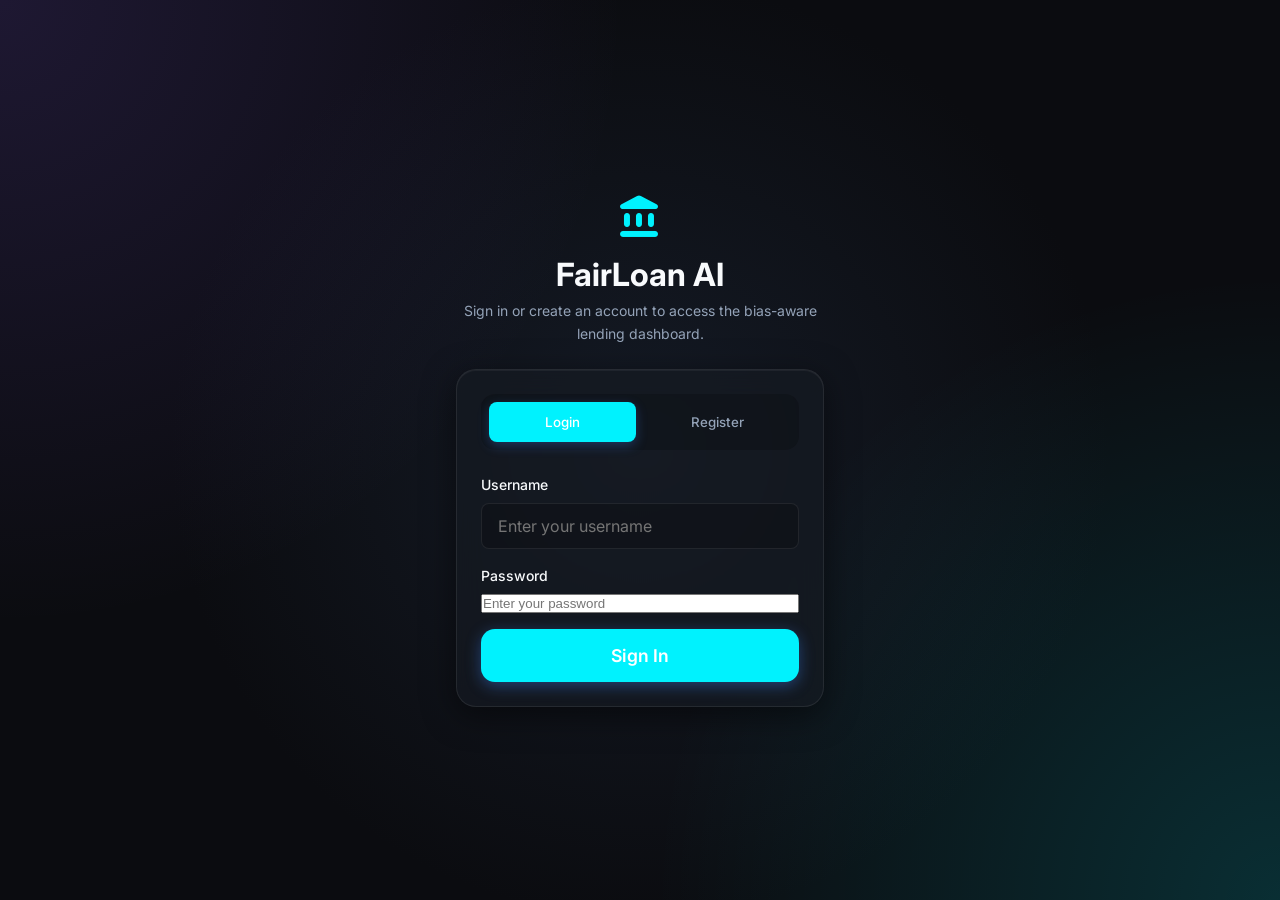
==== index.html @ 4c4ccc78 "Initial commit" ====
<!DOCTYPE html>
<html lang="en">
<head>
    <meta charset="UTF-8">
    <meta name="viewport" content="width=device-width, initial-scale=1.0">
    <title>FairLoan AI</title>
    <link rel="stylesheet" href="styles.css">
    <link href="https://fonts.googleapis.com/css2?family=Inter:wght@400;500;600;700&display=swap" rel="stylesheet">
    <link href="https://fonts.googleapis.com/icon?family=Material+Icons+Round" rel="stylesheet">
</head>
<body>
    <!-- Navbar -->
    <nav class="navbar glass-effect">
        <div class="nav-brand">
            <span class="material-icons-round text-primary">account_balance</span>
            <h1 id="app-title">FairLoan AI</h1>
        </div>
        <div class="nav-controls">
            <select id="language-select" class="btn-select">
                <option value="en">English</option>
                <option value="hi">हिन्दी (Hindi)</option>
                <option value="gu">ગુજરાતી (Gujarati)</option>
            </select>
            <div class="mode-toggle">
                <span id="label-urban" class="active">Urban</span>
                <label class="switch">
                    <input type="checkbox" id="mode-switch">
                    <span class="slider round"></span>
                </label>
                <span id="label-rural">Rural</span>
            </div>
            <button class="btn-secondary" id="btn-logout" style="padding: 0.4rem 0.8rem; font-size: 0.85rem;" onclick="logout()">Logout</button>
        </div>
    </nav>

    <main class="container">
        <!-- Main Application Area -->
        <div class="grid-layout">
            
            <!-- Left Column: Form & Inputs -->
            <section class="card input-section glass-effect slide-up">
                
                <!-- Loan Type Tabs -->
                <div class="tabs">
                    <button class="tab-btn active" data-tab="home" id="tab-home">
                        <span class="material-icons-round">home</span> <span class="tab-text" data-i18n="home_loan">Home Loan</span>
                    </button>
                    <button class="tab-btn" data-tab="personal" id="tab-personal">
                        <span class="material-icons-round">person</span> <span class="tab-text" data-i18n="personal_loan">Personal Loan</span>
                    </button>
                    <button class="tab-btn" data-tab="lap" id="tab-lap">
                        <span class="material-icons-round">real_estate_agent</span> <span class="tab-text" data-i18n="lap_loan">Loan Against Property</span>
                    </button>
                </div>

                <form id="loan-form">
                    
                    <!-- Urban Inputs -->
                    <div id="urban-inputs" class="input-group-container">
                        <div class="form-group">
                            <label data-i18n="gender">Gender</label>
                            <select id="u-gender" required>
                                <option value="male" data-i18n="male">Male</option>
                                <option value="female" data-i18n="female">Female</option>
                                <option value="other" data-i18n="other">Other</option>
                            </select>
                        </div>
                        <div class="form-group">
                            <label data-i18n="monthly_income">Monthly Income (₹)</label>
                            <input type="number" id="u-income" placeholder="e.g. 50000" required>
                        </div>
                        <div class="form-group">
                            <label data-i18n="loan_amount">Loan Amount (₹)</label>
                            <input type="number" id="u-amount" placeholder="e.g. 500000" required>
                        </div>
                        <div class="form-group">
                            <label data-i18n="cibil_score">CIBIL Score</label>
                            <input type="number" id="u-cibil" placeholder="300 - 900" min="300" max="900" required>
                        </div>
                        <div class="form-group">
                            <label data-i18n="existing_emi">Existing EMI (₹)</label>
                            <input type="number" id="u-emi" placeholder="0" required>
                        </div>
                        <div class="form-group">
                            <label data-i18n="job_type">Job Type</label>
                            <select id="u-job" required>
                                <option value="salaried" data-i18n="salaried">Salaried</option>
                                <option value="business" data-i18n="business">Self-Employed / Business</option>
                            </select>
                        </div>
                    </div>

                    <!-- Rural Inputs -->
                    <div id="rural-inputs" class="input-group-container hidden">
                        <div class="form-group">
                            <label data-i18n="gender">Gender</label>
                            <select id="r-gender" required>
                                <option value="male" data-i18n="male">Male</option>
                                <option value="female" data-i18n="female">Female</option>
                                <option value="other" data-i18n="other">Other</option>
                            </select>
                        </div>
                        <div class="form-group">
                            <label data-i18n="occupation">Occupation</label>
                            <select id="r-occupation" required>
                                <option value="farmer" data-i18n="farmer">Farmer</option>
                                <option value="labour" data-i18n="labour">Labour</option>
                                <option value="business" data-i18n="small_business">Small Business</option>
                            </select>
                        </div>
                        <div class="form-group">
                            <label data-i18n="approx_income">Approx. Monthly Income (₹)</label>
                            <input type="number" id="r-income" placeholder="e.g. 15000" required>
                        </div>
                        <div class="form-group">
                            <label data-i18n="loan_amount">Loan Amount (₹)</label>
                            <input type="number" id="r-amount" placeholder="e.g. 50000" required>
                        </div>
                        <div class="form-group">
                            <label data-i18n="land_ownership">Land Ownership</label>
                            <select id="r-land" onchange="toggleLandAcres()">
                                <option value="no" data-i18n="no">No</option>
                                <option value="yes" data-i18n="yes">Yes</option>
                            </select>
                        </div>
                        <div class="form-group hidden" id="r-acres-group">
                            <label data-i18n="land_acres">Land (Acres)</label>
                            <input type="number" id="r-acres" placeholder="0">
                        </div>
                        <div class="form-group">
                            <label data-i18n="savings_habit">Savings Habit</label>
                            <select id="r-savings">
                                <option value="yes" data-i18n="yes">Yes</option>
                                <option value="no" data-i18n="no">No</option>
                            </select>
                        </div>
                        <div class="form-group">
                            <label data-i18n="payment_behavior">Past Payment Behavior</label>
                            <select id="r-payment">
                                <option value="good" data-i18n="good">Good</option>
                                <option value="bad" data-i18n="bad">Bad / Delayed</option>
                            </select>
                        </div>
                    </div>

                    <!-- Property Value Estimator (Home Loan / LAP) -->
                    <div id="property-estimator" class="module-box mt-4">
                        <h3 data-i18n="property_estimator"><span class="material-icons-round">apartment</span> Property Value Estimator</h3>
                        <div class="form-group">
                            <label data-i18n="estimation_method">Estimation Method</label>
                            <select id="prop-method" onchange="togglePropMethod()">
                                <option value="manual" data-i18n="enter_manually">Enter value manually</option>
                                <option value="estimate" data-i18n="estimate_area">Estimate using City & Area</option>
                                <option value="range" data-i18n="select_range">Select value range</option>
                            </select>
                        </div>
                        
                        <div id="prop-manual" class="prop-subgroup">
                            <input type="number" id="prop-val-manual" placeholder="Property Value (₹)">
                        </div>
                        
                        <div id="prop-estimate" class="prop-subgroup hidden">
                            <div class="flex-row">
                                <select id="prop-city">
                                    <option value="tier1">Tier 1 City (e.g. Mumbai, Delhi)</option>
                                    <option value="tier2">Tier 2 City (e.g. Ahmedabad, Surat)</option>
                                    <option value="tier3">Tier 3 / Rural</option>
                                </select>
                                <input type="number" id="prop-area" placeholder="Area (Sqft)" oninput="calculatePropValue()">
                            </div>
                            <div class="calc-result" id="prop-calc-result">Estimated: ₹0</div>
                        </div>

                        <div id="prop-range" class="prop-subgroup hidden">
                            <select id="prop-val-range">
                                <option value="1000000">Under 10 Lakhs</option>
                                <option value="3000000">10 - 30 Lakhs</option>
                                <option value="5000000">30 - 50 Lakhs</option>
                                <option value="10000000">50 Lakhs - 1 Crore</option>
                                <option value="20000000">Above 1 Crore</option>
                            </select>
                        </div>
                        <p class="disclaimer text-sm" data-i18n="prop_disclaimer">*Estimates are approximate and subject to physical verification.</p>
                    </div>

                    <!-- Bank Data Simulator -->
                    <div class="module-box mt-4">
                        <h3 data-i18n="bank_simulator"><span class="material-icons-round">account_balance_wallet</span> Bank Data Simulator</h3>
                        <p class="text-sm text-muted mb-3" data-i18n="bank_desc">Simulate connected bank account data to calculate Financial Health Score.</p>
                        
                        <div class="form-group mb-3" style="background: rgba(59, 130, 246, 0.1); padding: 1rem; border-radius: 8px; border: 1px dashed var(--color-primary);">
                            <label><span class="material-icons-round text-primary" style="vertical-align: middle; font-size: 1.2rem;">upload_file</span> Upload 6-Month Bank Statement (Optional)</label>
                            <p class="text-xs text-muted mb-2">Upload your PDF/CSV statement and our AI will automatically analyze your banking health.</p>
                            <div class="flex-row">
                                <input type="file" id="bank-statement-file" accept=".pdf,.csv" style="flex: 1; padding: 0.5rem; background: rgba(0,0,0,0.3); border: none; border-radius: 4px;">
                                <button type="button" class="btn-secondary" id="btn-analyze-statement" onclick="analyzeStatement()">Analyze</button>
                            </div>
                            <div id="statement-loading" class="text-sm text-primary mt-2 hidden flex-row">
                                <div class="spinner" style="width: 20px; height: 20px; border-width: 2px; margin: 0; margin-right: 8px;"></div>
                                Analyzing statement with AI...
                            </div>
                        </div>

                        <div class="grid-2">
                            <div class="form-group">
                                <label data-i18n="monthly_expenses">Monthly Expenses (₹)</label>
                                <input type="number" id="bank-expenses" placeholder="e.g. 20000">
                            </div>
                            <div class="form-group">
                                <label data-i18n="monthly_savings">Monthly Savings (₹)</label>
                                <input type="number" id="bank-savings" placeholder="e.g. 10000">
                            </div>
                        </div>
                        <div class="health-score-card">
                            <span data-i18n="financial_health">Financial Health Score</span>
                            <div class="score-bar">
                                <div class="score-fill" id="health-score-fill" style="width: 0%;"></div>
                            </div>
                            <span id="health-score-text">0/100</span>
                        </div>
                    </div>

                    <button type="submit" class="btn-primary btn-large mt-4 w-100" id="btn-analyze">
                        <span class="material-icons-round">analytics</span>
                        <span data-i18n="analyze_profile">Analyze Financial Profile</span>
                    </button>
                </form>
            </section>

            <!-- Right Column: Results & Analytics -->
            <section class="results-section slide-up delay-1">
                
                <!-- Loading Overlay -->
                <div id="loading-overlay" class="hidden">
                    <div class="spinner"></div>
                    <p data-i18n="analyzing">Analyzing financial profile with FairLoan AI...</p>
                </div>

                <!-- Initial Empty State -->
                <div id="empty-state" class="card glass-effect flex-center text-center">
                    <span class="material-icons-round large-icon text-muted">query_stats</span>
                    <h3 data-i18n="fill_form">Fill the form to see AI Prediction</h3>
                    <p class="text-muted" data-i18n="fill_desc">Our bias-aware ML model will analyze the data and provide explainable results.</p>
                </div>

                <!-- Dashboard Content (Hidden initially) -->
                <div id="dashboard-content" class="hidden">
                    
                    <!-- Result Card -->
                    <div id="result-card" class="card glass-effect result-card mb-4">
                        <div class="result-header">
                            <div id="status-icon" class="status-icon"></div>
                            <div>
                                <h2 id="loan-status" class="status-text">Approved</h2>
                                <p class="text-sm text-muted" id="status-subtext">Based on AI Analysis</p>
                            </div>
                        </div>
                        
                        <!-- Rejection Reason -->
                        <div id="rejection-reason-container" class="mt-3 hidden" style="background: rgba(239, 68, 68, 0.1); border-left: 4px solid var(--color-danger); border-radius: 4px; padding: 1rem;">
                            <strong class="text-danger">Reason for Rejection:</strong>
                            <p id="rejection-reason-text" class="text-sm mt-1" style="color: #f8fafc;"></p>
                        </div>
                        
                        <div class="reasons-box mt-3">
                            <h4 data-i18n="top_reasons">Top Factors</h4>
                            <ul id="reason-list" class="reason-list">
                                <!-- Populated dynamically -->
                            </ul>
                        </div>
                    </div>

                    <!-- Feature Impact Visualization -->
                    <div class="card glass-effect mb-4">
                        <h3 data-i18n="feature_impact"><span class="material-icons-round">insights</span> Feature Impact Visualization</h3>
                        <div class="chart-container mt-3" id="feature-chart">
                            <!-- Populated dynamically -->
                        </div>
                    </div>

                    <!-- Bias Detection Panel -->
                    <div class="card glass-effect mb-4 bias-panel">
                        <h3 data-i18n="bias_panel"><span class="material-icons-round">balance</span> Bias Detection Panel</h3>
                        <div class="grid-2 mt-3">
                            <div class="stat-box">
                                <span class="text-sm text-muted">Gender Parity</span>
                                <div><span class="badge badge-success">Fair</span> 98%</div>
                            </div>
                            <div class="stat-box">
                                <span class="text-sm text-muted">Urban/Rural Parity</span>
                                <div><span class="badge badge-warning">Mild Bias</span> 92%</div>
                            </div>
                        </div>
                        <div class="fair-comparison mt-3">
                            <h4 class="text-sm">Model Comparison</h4>
                            <div class="compare-row">
                                <span>Standard Model</span>
                                <span id="std-result" class="text-danger">Rejected</span>
                            </div>
                            <div class="compare-row highlight-fair">
                                <span>FairLoan AI Model</span>
                                <span id="fair-result" class="text-success">Approved</span>
                            </div>
                            <p class="text-xs text-muted mt-2">*Fair model adjusts weights to prevent unfair penalization of rural/marginalized applicants.</p>
                        </div>
                    </div>

                    <!-- What-If Simulator -->
                    <div class="card glass-effect mb-4">
                        <h3 data-i18n="what_if"><span class="material-icons-round">tune</span> What-If Simulator</h3>
                        <p class="text-sm text-muted mb-3">Adjust parameters to see how it affects your outcome.</p>
                        
                        <div class="slider-group">
                            <div class="slider-header">
                                <span>Income</span>
                                <span id="sim-income-val">₹50,000</span>
                            </div>
                            <input type="range" id="sim-income" min="10000" max="200000" step="5000" class="sim-slider">
                        </div>

                        <div class="slider-group">
                            <div class="slider-header">
                                <span>EMI Burden</span>
                                <span id="sim-emi-val">₹10,000</span>
                            </div>
                            <input type="range" id="sim-emi" min="0" max="100000" step="1000" class="sim-slider">
                        </div>

                        <div class="slider-group" id="sim-cibil-group">
                            <div class="slider-header">
                                <span>CIBIL Score</span>
                                <span id="sim-cibil-val">750</span>
                            </div>
                            <input type="range" id="sim-cibil" min="300" max="900" step="10" class="sim-slider">
                        </div>
                        
                        <button class="btn-secondary mt-2 w-100" onclick="simulateWhatIf()" data-i18n="recalculate">Recalculate Prediction</button>
                    </div>

                    <!-- Recommendations & Schemes -->
                    <div class="card glass-effect highlight-border mb-4">
                        <h3 data-i18n="gov_schemes"><span class="material-icons-round">assured_workload</span> Government Schemes</h3>
                        <div id="scheme-container" class="mt-3">
                            <!-- Populated dynamically -->
                        </div>
                    </div>

                    <!-- AI Financial Advisor -->
                    <div class="card glass-effect ai-advisor">
                        <div class="ai-header">
                            <span class="material-icons-round">smart_toy</span>
                            <h3 data-i18n="ai_advisor">AI Financial Advisor</h3>
                        </div>
                        <ul id="advisor-tips" class="tips-list mt-3">
                            <!-- Populated dynamically -->
                        </ul>
                    </div>

                </div>
            </section>
        </div>
    </main>

    <script src="app.js"></script>
</body>
</html>
---- styles.css ----
:root {
    /* Primary Colors */
    --color-bg: #0b0c10;
    --color-surface: rgba(22, 27, 34, 0.65);
    --color-surface-hover: rgba(33, 40, 48, 0.85);
    --color-primary: #00f2fe;
    --color-primary-hover: #4facfe;
    --color-secondary: #8b5cf6;
    
    /* Status Colors */
    --color-success: #10b981;
    --color-success-bg: rgba(16, 185, 129, 0.15);
    --color-danger: #f43f5e;
    --color-danger-bg: rgba(244, 63, 94, 0.15);
    --color-warning: #f59e0b;
    --color-warning-bg: rgba(245, 158, 11, 0.15);

    /* Text Colors */
    --text-main: #f8fafc;
    --text-muted: #94a3b8;
    
    /* Border & Shadows */
    --border-color: rgba(255, 255, 255, 0.08);
    --shadow-glass: 0 8px 32px 0 rgba(0, 0, 0, 0.5), inset 0 1px 0 rgba(255,255,255,0.05);
    --border-radius-lg: 20px;
    --border-radius-md: 14px;
    --border-radius-sm: 8px;
    
    /* Fonts */
    --font-family: 'Inter', sans-serif;
}

* {
    box-sizing: border-box;
    margin: 0;
    padding: 0;
}

body {
    font-family: var(--font-family);
    background-color: var(--color-bg);
    background-image: 
        radial-gradient(circle at 0% 0%, rgba(139, 92, 246, 0.15), transparent 40%),
        radial-gradient(circle at 100% 100%, rgba(0, 242, 254, 0.15), transparent 40%),
        radial-gradient(circle at 50% 50%, rgba(30, 41, 59, 0.5), transparent 60%);
    background-attachment: fixed;
    color: var(--text-main);
    min-height: 100vh;
    line-height: 1.6;
}

/* Typography Utilities */
.text-primary { color: var(--color-primary); }
.text-success { color: var(--color-success); }
.text-danger { color: var(--color-danger); }
.text-muted { color: var(--text-muted); }
.text-sm { font-size: 0.875rem; }
.text-xs { font-size: 0.75rem; }
.text-center { text-align: center; }

/* Layouts */
.container {
    max-width: 1200px;
    margin: 0 auto;
    padding: 2rem 1rem;
}

.grid-layout {
    display: grid;
    grid-template-columns: 1fr 1fr;
    gap: 2rem;
}

.grid-2 {
    display: grid;
    grid-template-columns: 1fr 1fr;
    gap: 1rem;
}

.flex-center {
    display: flex;
    flex-direction: column;
    align-items: center;
    justify-content: center;
}

.flex-row {
    display: flex;
    gap: 1rem;
    align-items: center;
}

/* Glassmorphism */
.glass-effect {
    background: var(--color-surface);
    backdrop-filter: blur(12px);
    -webkit-backdrop-filter: blur(12px);
    border: 1px solid var(--border-color);
    box-shadow: var(--shadow-glass);
}

.card {
    border-radius: var(--border-radius-lg);
    padding: 1.5rem;
}

/* Navbar */
.navbar {
    display: flex;
    justify-content: space-between;
    align-items: center;
    padding: 1rem 2rem;
    position: sticky;
    top: 0;
    z-index: 100;
}

.nav-brand {
    display: flex;
    align-items: center;
    gap: 0.5rem;
}

.nav-brand h1 {
    font-size: 1.5rem;
    font-weight: 700;
    letter-spacing: -0.5px;
}

.nav-controls {
    display: flex;
    align-items: center;
    gap: 1.5rem;
}

.btn-select {
    background: rgba(255, 255, 255, 0.05);
    color: white;
    border: 1px solid var(--border-color);
    padding: 0.5rem 1rem;
    border-radius: var(--border-radius-sm);
    font-family: inherit;
    outline: none;
    cursor: pointer;
}

.btn-select option {
    background: var(--color-bg);
    color: white;
}

/* Mode Toggle Switch */
.mode-toggle {
    display: flex;
    align-items: center;
    gap: 0.5rem;
    font-size: 0.875rem;
    font-weight: 500;
}

.mode-toggle span.active {
    color: var(--color-primary);
}

.switch {
    position: relative;
    display: inline-block;
    width: 46px;
    height: 24px;
}

.switch input { 
    opacity: 0;
    width: 0;
    height: 0;
}

.slider {
    position: absolute;
    cursor: pointer;
    top: 0; left: 0; right: 0; bottom: 0;
    background-color: rgba(255, 255, 255, 0.2);
    transition: .4s;
}

.slider:before {
    position: absolute;
    content: "";
    height: 18px;
    width: 18px;
    left: 3px;
    bottom: 3px;
    background-color: white;
    transition: .4s;
}

input:checked + .slider {
    background-color: var(--color-primary);
}

input:checked + .slider:before {
    transform: translateX(22px);
}

.slider.round {
    border-radius: 24px;
}

.slider.round:before {
    border-radius: 50%;
}

/* Tabs */
.tabs {
    display: flex;
    gap: 0.5rem;
    margin-bottom: 1.5rem;
    background: rgba(0, 0, 0, 0.2);
    padding: 0.5rem;
    border-radius: var(--border-radius-md);
}

.tab-btn {
    flex: 1;
    display: flex;
    flex-direction: column;
    align-items: center;
    gap: 0.25rem;
    background: transparent;
    border: none;
    color: var(--text-muted);
    padding: 0.75rem;
    border-radius: var(--border-radius-sm);
    cursor: pointer;
    transition: all 0.3s ease;
    font-family: inherit;
    font-weight: 500;
}

.tab-btn.active {
    background: var(--color-primary);
    color: white;
    box-shadow: 0 4px 12px rgba(59, 130, 246, 0.3);
}

.tab-btn:hover:not(.active) {
    background: rgba(255, 255, 255, 0.05);
    color: white;
}

/* Forms */
.form-group {
    margin-bottom: 1rem;
    display: flex;
    flex-direction: column;
    gap: 0.4rem;
}

.form-group label {
    font-size: 0.875rem;
    font-weight: 500;
    color: var(--text-main);
}

input[type="number"], select, input[type="text"] {
    width: 100%;
    padding: 0.75rem 1rem;
    background: rgba(0, 0, 0, 0.2);
    border: 1px solid var(--border-color);
    border-radius: var(--border-radius-sm);
    color: white;
    font-family: inherit;
    font-size: 1rem;
    transition: border-color 0.3s, box-shadow 0.3s;
}

input:focus, select:focus {
    outline: none;
    border-color: var(--color-primary);
    box-shadow: 0 0 0 2px rgba(59, 130, 246, 0.2);
}

.input-group-container {
    display: grid;
    grid-template-columns: 1fr 1fr;
    gap: 1rem;
}

.hidden {
    display: none !important;
}

/* Modules */
.module-box {
    background: rgba(0, 0, 0, 0.15);
    border: 1px solid rgba(255,255,255,0.05);
    border-radius: var(--border-radius-md);
    padding: 1.25rem;
}

.module-box h3 {
    display: flex;
    align-items: center;
    gap: 0.5rem;
    font-size: 1.1rem;
    margin-bottom: 1rem;
    color: var(--text-main);
}

.mt-3 { margin-top: 1rem; }
.mt-4 { margin-top: 1.5rem; }
.mb-3 { margin-bottom: 1rem; }
.mb-4 { margin-bottom: 1.5rem; }
.w-100 { width: 100%; }

.calc-result {
    margin-top: 0.5rem;
    font-weight: 600;
    color: var(--color-success);
}

/* Buttons */
.btn-primary {
    background: var(--color-primary);
    color: white;
    border: none;
    padding: 1rem;
    border-radius: var(--border-radius-md);
    font-family: inherit;
    font-size: 1.1rem;
    font-weight: 600;
    cursor: pointer;
    display: flex;
    justify-content: center;
    align-items: center;
    gap: 0.5rem;
    transition: all 0.3s ease;
    box-shadow: 0 4px 15px rgba(59, 130, 246, 0.4);
}

.btn-primary:hover {
    background: var(--color-primary-hover);
    transform: translateY(-2px);
}

.btn-secondary {
    background: rgba(255, 255, 255, 0.1);
    color: white;
    border: 1px solid var(--border-color);
    padding: 0.75rem;
    border-radius: var(--border-radius-sm);
    font-family: inherit;
    font-weight: 500;
    cursor: pointer;
    transition: background 0.3s;
}

.btn-secondary:hover {
    background: rgba(255, 255, 255, 0.2);
}

/* Health Score */
.health-score-card {
    background: rgba(0,0,0,0.2);
    padding: 1rem;
    border-radius: var(--border-radius-sm);
    display: flex;
    flex-direction: column;
    gap: 0.5rem;
    margin-top: 1rem;
}

.score-bar {
    width: 100%;
    height: 8px;
    background: rgba(255,255,255,0.1);
    border-radius: 4px;
    overflow: hidden;
}

.score-fill {
    height: 100%;
    background: var(--color-success);
    transition: width 1s ease-in-out;
}

/* Dashboard States */
.large-icon {
    font-size: 4rem;
    margin-bottom: 1rem;
}

#empty-state {
    min-height: 400px;
}

/* Spinner */
.spinner {
    width: 40px;
    height: 40px;
    border: 4px solid rgba(255,255,255,0.1);
    border-left-color: var(--color-primary);
    border-radius: 50%;
    animation: spin 1s linear infinite;
    margin-bottom: 1rem;
}

@keyframes spin {
    to { transform: rotate(360deg); }
}

#loading-overlay {
    display: flex;
    flex-direction: column;
    align-items: center;
    justify-content: center;
    min-height: 400px;
}

/* Results */
.result-header {
    display: flex;
    align-items: center;
    gap: 1rem;
}

.status-icon {
    width: 48px;
    height: 48px;
    border-radius: 50%;
    display: flex;
    align-items: center;
    justify-content: center;
    color: white;
}

.status-icon.approved {
    background: var(--color-success);
    box-shadow: 0 0 15px rgba(16, 185, 129, 0.5);
}

.status-icon.approved::after {
    content: "check";
    font-family: 'Material Icons Round';
    font-size: 24px;
}

.status-icon.rejected {
    background: var(--color-danger);
    box-shadow: 0 0 15px rgba(239, 68, 68, 0.5);
}

.status-icon.rejected::after {
    content: "close";
    font-family: 'Material Icons Round';
    font-size: 24px;
}

.status-text {
    font-size: 1.5rem;
    font-weight: 700;
}

.status-text.approved { color: var(--color-success); }
.status-text.rejected { color: var(--color-danger); }

.reason-list {
    list-style: none;
    display: flex;
    flex-direction: column;
    gap: 0.5rem;
    margin-top: 0.5rem;
}

.reason-list li {
    display: flex;
    align-items: center;
    gap: 0.5rem;
    background: rgba(0,0,0,0.2);
    padding: 0.75rem;
    border-radius: var(--border-radius-sm);
    font-size: 0.9rem;
}

/* Feature Impact Bar Chart */
.chart-container {
    display: flex;
    flex-direction: column;
    gap: 0.75rem;
}

.bar-row {
    display: grid;
    grid-template-columns: 100px 1fr 40px;
    align-items: center;
    gap: 1rem;
    font-size: 0.85rem;
}

.bar-track {
    width: 100%;
    height: 12px;
    background: rgba(255,255,255,0.1);
    border-radius: 6px;
    position: relative;
    overflow: hidden;
}

.bar-fill {
    height: 100%;
    border-radius: 6px;
    position: absolute;
    left: 0;
    transition: width 1s ease-in-out;
}

.bar-fill.positive { background: var(--color-success); }
.bar-fill.negative { background: var(--color-danger); }

/* Bias Panel */
.badge {
    padding: 0.2rem 0.5rem;
    border-radius: 4px;
    font-size: 0.7rem;
    font-weight: 600;
}
.badge-success { background: var(--color-success-bg); color: var(--color-success); }
.badge-warning { background: var(--color-warning-bg); color: var(--color-warning); }

.compare-row {
    display: flex;
    justify-content: space-between;
    padding: 0.75rem;
    background: rgba(0,0,0,0.15);
    border-radius: var(--border-radius-sm);
    margin-bottom: 0.5rem;
}
.highlight-fair {
    border: 1px solid var(--color-success);
    background: var(--color-success-bg);
}

/* What-If Sliders */
.slider-group { margin-bottom: 1rem; }
.slider-header {
    display: flex;
    justify-content: space-between;
    font-size: 0.85rem;
    margin-bottom: 0.5rem;
}
.sim-slider {
    width: 100%;
    accent-color: var(--color-primary);
}

/* AI Advisor & Schemes */
.ai-header {
    display: flex;
    align-items: center;
    gap: 0.5rem;
    color: #a855f7;
}

.tips-list {
    list-style: none;
    display: flex;
    flex-direction: column;
    gap: 0.5rem;
}

.tips-list li {
    position: relative;
    padding-left: 1.5rem;
    font-size: 0.9rem;
}

.tips-list li::before {
    content: "•";
    position: absolute;
    left: 0;
    color: #a855f7;
    font-size: 1.2rem;
}

.scheme-card {
    background: rgba(59, 130, 246, 0.1);
    border-left: 4px solid var(--color-primary);
    padding: 1rem;
    border-radius: var(--border-radius-sm);
}

/* Animations */
.slide-up {
    animation: slideUp 0.5s ease forwards;
    opacity: 0;
    transform: translateY(20px);
}
.delay-1 { animation-delay: 0.2s; }

@keyframes slideUp {
    to { opacity: 1; transform: translateY(0); }
}

/* Responsive */
@media (max-width: 900px) {
    .grid-layout { grid-template-columns: 1fr; }
}

@media (max-width: 600px) {
    .input-group-container { grid-template-columns: 1fr; }
    .tabs { flex-direction: column; }
    .navbar { flex-direction: column; gap: 1rem; }
}

/* Login Page Styles */
.login-body {
    display: flex;
    align-items: center;
    justify-content: center;
    min-height: 100vh;
}
.login-container {
    width: 100%;
    max-width: 400px;
    padding: 1rem;
}
.auth-message {
    padding: 1rem;
    border-radius: var(--border-radius-sm);
    margin-bottom: 1rem;
    font-size: 0.9rem;
    text-align: center;
}
.auth-message.error {
    background: var(--color-danger-bg);
    color: var(--color-danger);
    border: 1px solid rgba(239, 68, 68, 0.3);
}
.auth-message.success {
    background: var(--color-success-bg);
    color: var(--color-success);
    border: 1px solid rgba(16, 185, 129, 0.3);
}
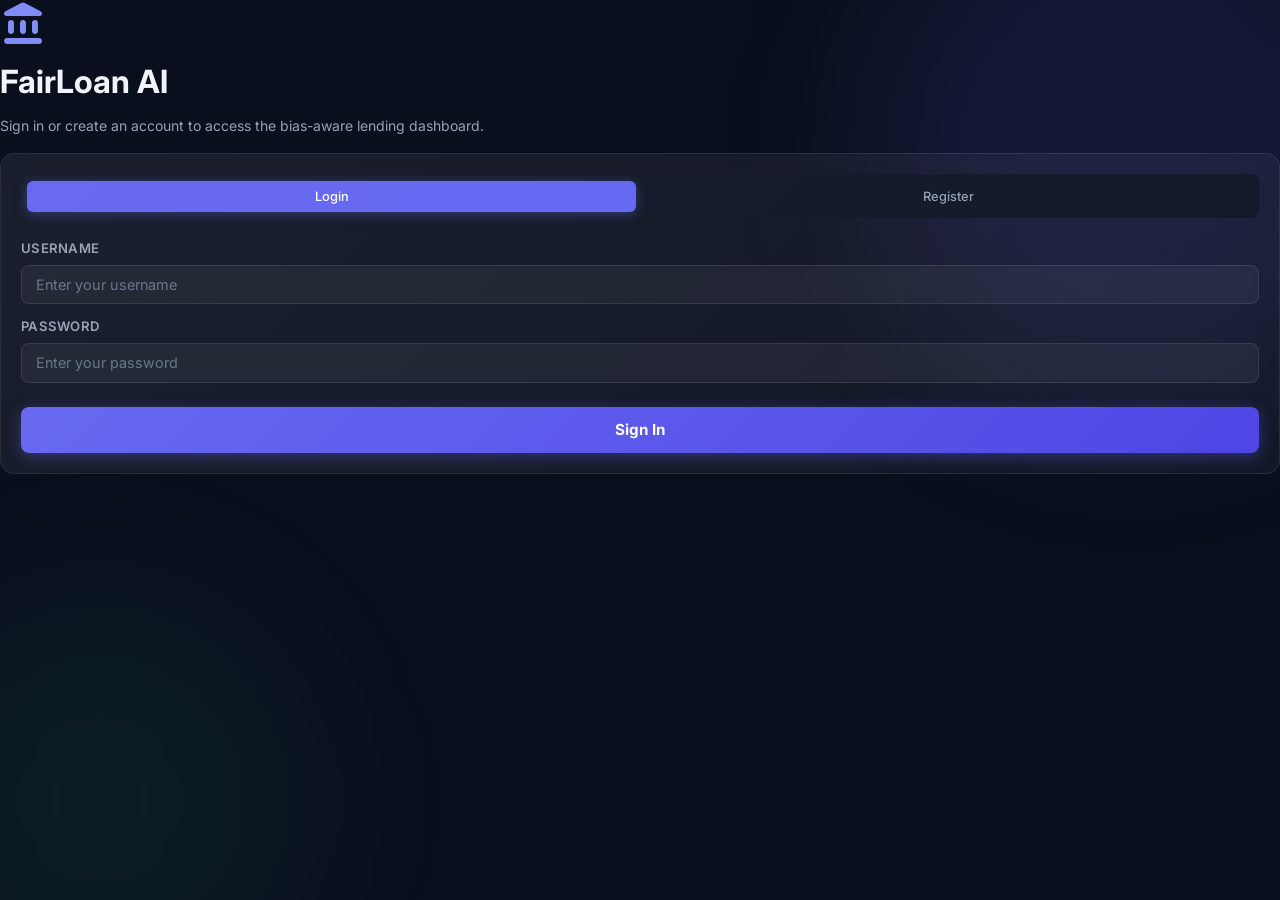
==== commit f8c79923: "first commit" ====
--- a/index.html
+++ b/index.html
@@ -1,366 +1,426 @@
 <!DOCTYPE html>
 <html lang="en">
 <head>
-    <meta charset="UTF-8">
-    <meta name="viewport" content="width=device-width, initial-scale=1.0">
-    <title>FairLoan AI</title>
-    <link rel="stylesheet" href="styles.css">
-    <link href="https://fonts.googleapis.com/css2?family=Inter:wght@400;500;600;700&display=swap" rel="stylesheet">
-    <link href="https://fonts.googleapis.com/icon?family=Material+Icons+Round" rel="stylesheet">
+  <meta charset="UTF-8">
+  <meta name="viewport" content="width=device-width, initial-scale=1.0">
+  <title>FairLoan AI – Inclusive Loan Decision Platform</title>
+  <meta name="description" content="Bias-aware, explainable loan decisions for urban and rural Indians.">
+  <link rel="stylesheet" href="styles.css">
+  <link href="https://fonts.googleapis.com/css2?family=Inter:wght@400;500;600;700;800&display=swap" rel="stylesheet">
+  <link href="https://fonts.googleapis.com/icon?family=Material+Icons+Round" rel="stylesheet">
 </head>
 <body>
-    <!-- Navbar -->
-    <nav class="navbar glass-effect">
-        <div class="nav-brand">
-            <span class="material-icons-round text-primary">account_balance</span>
-            <h1 id="app-title">FairLoan AI</h1>
-        </div>
-        <div class="nav-controls">
-            <select id="language-select" class="btn-select">
-                <option value="en">English</option>
-                <option value="hi">हिन्दी (Hindi)</option>
-                <option value="gu">ગુજરાતી (Gujarati)</option>
+
+<!-- Toast Container -->
+<div id="toast-container"></div>
+
+<!-- Navbar -->
+<nav class="navbar">
+  <div class="nav-brand">
+    <span class="material-icons-round text-primary">account_balance</span>
+    <h1>FairLoan AI</h1>
+  </div>
+  <div class="nav-controls">
+    <select id="language-select" class="btn-select" aria-label="Language">
+      <option value="en">🌐 English</option>
+      <option value="hi">हिन्दी</option>
+      <option value="gu">ગુજરાતી</option>
+    </select>
+    <div class="mode-toggle">
+      <span id="label-urban" class="active" data-i18n="urban">Urban</span>
+      <label class="switch" aria-label="Toggle Urban/Rural mode">
+        <input type="checkbox" id="mode-switch">
+        <span class="slider round"></span>
+      </label>
+      <span id="label-rural" data-i18n="rural">Rural</span>
+    </div>
+    <button class="btn-secondary" id="btn-logout" onclick="logout()" style="padding:0.4rem 0.8rem;font-size:0.82rem">
+      <span class="material-icons-round" style="font-size:1rem">logout</span>
+      <span data-i18n="logout">Logout</span>
+    </button>
+  </div>
+</nav>
+
+<main class="container">
+  <div class="grid-layout">
+
+    <!-- ── LEFT: INPUT FORM ── -->
+    <section class="card input-section slide-up" id="input-section">
+
+      <!-- Loan Type Tabs -->
+      <div class="tabs">
+        <button class="tab-btn active" data-tab="home" id="tab-home">
+          <span class="material-icons-round">home</span>
+          <span class="tab-text" data-i18n="home_loan">Home Loan</span>
+        </button>
+        <button class="tab-btn" data-tab="personal" id="tab-personal">
+          <span class="material-icons-round">person</span>
+          <span class="tab-text" data-i18n="personal_loan">Personal Loan</span>
+        </button>
+        <button class="tab-btn" data-tab="lap" id="tab-lap">
+          <span class="material-icons-round">real_estate_agent</span>
+          <span class="tab-text" data-i18n="lap_loan">LAP</span>
+        </button>
+      </div>
+
+      <form id="loan-form" novalidate>
+
+        <!-- ── URBAN INPUTS ── -->
+        <div id="urban-inputs">
+          <div class="grid-2">
+            <div class="form-group">
+              <label data-i18n="gender">Gender</label>
+              <select id="u-gender" required>
+                <option value="male" data-i18n="male">Male</option>
+                <option value="female" data-i18n="female">Female</option>
+                <option value="other" data-i18n="other">Other</option>
+              </select>
+            </div>
+            <div class="form-group">
+              <label data-i18n="job_type">Job Type</label>
+              <select id="u-job" required>
+                <option value="salaried" data-i18n="salaried">Salaried</option>
+                <option value="business" data-i18n="business">Self-Employed</option>
+              </select>
+            </div>
+          </div>
+          <div class="grid-2">
+            <div class="form-group">
+              <label data-i18n="monthly_income">Monthly Income (₹)</label>
+              <input type="number" id="u-income" placeholder="e.g. 50000" min="0" required>
+            </div>
+            <div class="form-group">
+              <label data-i18n="loan_amount">Loan Amount (₹)</label>
+              <input type="number" id="u-amount" placeholder="e.g. 500000" min="0" required>
+            </div>
+          </div>
+          <div class="grid-2">
+            <div class="form-group">
+              <label data-i18n="cibil_score">CIBIL Score</label>
+              <input type="number" id="u-cibil" placeholder="300–900" min="300" max="900" required>
+            </div>
+            <div class="form-group">
+              <label data-i18n="existing_emi">Existing EMI (₹)</label>
+              <input type="number" id="u-emi" placeholder="0" min="0" required>
+            </div>
+          </div>
+          <div class="grid-2">
+            <div class="form-group">
+              <label data-i18n="existing_loans">Existing Loans</label>
+              <input type="number" id="u-existing-loans" placeholder="0" min="0" max="20" value="0">
+            </div>
+            <div class="form-group">
+              <label data-i18n="missed_payments">Missed Payments</label>
+              <input type="number" id="u-missed-payments" placeholder="0" min="0" max="50" value="0">
+            </div>
+          </div>
+        </div>
+
+        <!-- ── RURAL INPUTS ── -->
+        <div id="rural-inputs" class="hidden">
+          <div class="grid-2">
+            <div class="form-group">
+              <label data-i18n="gender">Gender</label>
+              <select id="r-gender">
+                <option value="male" data-i18n="male">Male</option>
+                <option value="female" data-i18n="female">Female</option>
+                <option value="other" data-i18n="other">Other</option>
+              </select>
+            </div>
+            <div class="form-group">
+              <label data-i18n="occupation">Occupation</label>
+              <select id="r-occupation">
+                <option value="farmer" data-i18n="farmer">Farmer</option>
+                <option value="labour" data-i18n="labour">Labour</option>
+                <option value="business" data-i18n="small_business">Small Business</option>
+              </select>
+            </div>
+          </div>
+          <div class="grid-2">
+            <div class="form-group">
+              <label data-i18n="approx_income">Monthly Income (₹)</label>
+              <input type="number" id="r-income" placeholder="e.g. 15000" min="0">
+            </div>
+            <div class="form-group">
+              <label data-i18n="loan_amount">Loan Amount (₹)</label>
+              <input type="number" id="r-amount" placeholder="e.g. 50000" min="0">
+            </div>
+          </div>
+          <div class="grid-2">
+            <div class="form-group">
+              <label data-i18n="land_ownership">Land Ownership</label>
+              <select id="r-land" onchange="toggleLandAcres()">
+                <option value="no" data-i18n="no">No</option>
+                <option value="yes" data-i18n="yes">Yes</option>
+              </select>
+            </div>
+            <div class="form-group hidden" id="r-acres-group">
+              <label data-i18n="land_acres">Land (Acres)</label>
+              <input type="number" id="r-acres" placeholder="0" min="0" step="0.1">
+            </div>
+          </div>
+          <div class="grid-2">
+            <div class="form-group">
+              <label data-i18n="savings_habit">Savings Habit</label>
+              <select id="r-savings">
+                <option value="yes" data-i18n="yes">Yes</option>
+                <option value="no" data-i18n="no">No</option>
+              </select>
+            </div>
+            <div class="form-group">
+              <label data-i18n="payment_behavior">Payment Behavior</label>
+              <select id="r-payment">
+                <option value="good" data-i18n="good">Good</option>
+                <option value="bad" data-i18n="bad">Bad / Delayed</option>
+              </select>
+            </div>
+          </div>
+        </div>
+
+        <!-- ── PROPERTY ESTIMATOR ── -->
+        <div id="property-estimator" class="module-box">
+          <h3><span class="material-icons-round">apartment</span> <span data-i18n="property_estimator">Property Value Estimator</span></h3>
+          <div class="form-group">
+            <label data-i18n="estimation_method">Estimation Method</label>
+            <select id="prop-method" onchange="togglePropMethod()">
+              <option value="manual" data-i18n="enter_manually">Enter manually</option>
+              <option value="estimate" data-i18n="estimate_area">Estimate by City & Area</option>
+              <option value="range" data-i18n="select_range">Select range</option>
             </select>
-            <div class="mode-toggle">
-                <span id="label-urban" class="active">Urban</span>
-                <label class="switch">
-                    <input type="checkbox" id="mode-switch">
-                    <span class="slider round"></span>
-                </label>
-                <span id="label-rural">Rural</span>
-            </div>
-            <button class="btn-secondary" id="btn-logout" style="padding: 0.4rem 0.8rem; font-size: 0.85rem;" onclick="logout()">Logout</button>
-        </div>
-    </nav>
-
-    <main class="container">
-        <!-- Main Application Area -->
-        <div class="grid-layout">
-            
-            <!-- Left Column: Form & Inputs -->
-            <section class="card input-section glass-effect slide-up">
-                
-                <!-- Loan Type Tabs -->
-                <div class="tabs">
-                    <button class="tab-btn active" data-tab="home" id="tab-home">
-                        <span class="material-icons-round">home</span> <span class="tab-text" data-i18n="home_loan">Home Loan</span>
-                    </button>
-                    <button class="tab-btn" data-tab="personal" id="tab-personal">
-                        <span class="material-icons-round">person</span> <span class="tab-text" data-i18n="personal_loan">Personal Loan</span>
-                    </button>
-                    <button class="tab-btn" data-tab="lap" id="tab-lap">
-                        <span class="material-icons-round">real_estate_agent</span> <span class="tab-text" data-i18n="lap_loan">Loan Against Property</span>
-                    </button>
-                </div>
-
-                <form id="loan-form">
-                    
-                    <!-- Urban Inputs -->
-                    <div id="urban-inputs" class="input-group-container">
-                        <div class="form-group">
-                            <label data-i18n="gender">Gender</label>
-                            <select id="u-gender" required>
-                                <option value="male" data-i18n="male">Male</option>
-                                <option value="female" data-i18n="female">Female</option>
-                                <option value="other" data-i18n="other">Other</option>
-                            </select>
-                        </div>
-                        <div class="form-group">
-                            <label data-i18n="monthly_income">Monthly Income (₹)</label>
-                            <input type="number" id="u-income" placeholder="e.g. 50000" required>
-                        </div>
-                        <div class="form-group">
-                            <label data-i18n="loan_amount">Loan Amount (₹)</label>
-                            <input type="number" id="u-amount" placeholder="e.g. 500000" required>
-                        </div>
-                        <div class="form-group">
-                            <label data-i18n="cibil_score">CIBIL Score</label>
-                            <input type="number" id="u-cibil" placeholder="300 - 900" min="300" max="900" required>
-                        </div>
-                        <div class="form-group">
-                            <label data-i18n="existing_emi">Existing EMI (₹)</label>
-                            <input type="number" id="u-emi" placeholder="0" required>
-                        </div>
-                        <div class="form-group">
-                            <label data-i18n="job_type">Job Type</label>
-                            <select id="u-job" required>
-                                <option value="salaried" data-i18n="salaried">Salaried</option>
-                                <option value="business" data-i18n="business">Self-Employed / Business</option>
-                            </select>
-                        </div>
-                    </div>
-
-                    <!-- Rural Inputs -->
-                    <div id="rural-inputs" class="input-group-container hidden">
-                        <div class="form-group">
-                            <label data-i18n="gender">Gender</label>
-                            <select id="r-gender" required>
-                                <option value="male" data-i18n="male">Male</option>
-                                <option value="female" data-i18n="female">Female</option>
-                                <option value="other" data-i18n="other">Other</option>
-                            </select>
-                        </div>
-                        <div class="form-group">
-                            <label data-i18n="occupation">Occupation</label>
-                            <select id="r-occupation" required>
-                                <option value="farmer" data-i18n="farmer">Farmer</option>
-                                <option value="labour" data-i18n="labour">Labour</option>
-                                <option value="business" data-i18n="small_business">Small Business</option>
-                            </select>
-                        </div>
-                        <div class="form-group">
-                            <label data-i18n="approx_income">Approx. Monthly Income (₹)</label>
-                            <input type="number" id="r-income" placeholder="e.g. 15000" required>
-                        </div>
-                        <div class="form-group">
-                            <label data-i18n="loan_amount">Loan Amount (₹)</label>
-                            <input type="number" id="r-amount" placeholder="e.g. 50000" required>
-                        </div>
-                        <div class="form-group">
-                            <label data-i18n="land_ownership">Land Ownership</label>
-                            <select id="r-land" onchange="toggleLandAcres()">
-                                <option value="no" data-i18n="no">No</option>
-                                <option value="yes" data-i18n="yes">Yes</option>
-                            </select>
-                        </div>
-                        <div class="form-group hidden" id="r-acres-group">
-                            <label data-i18n="land_acres">Land (Acres)</label>
-                            <input type="number" id="r-acres" placeholder="0">
-                        </div>
-                        <div class="form-group">
-                            <label data-i18n="savings_habit">Savings Habit</label>
-                            <select id="r-savings">
-                                <option value="yes" data-i18n="yes">Yes</option>
-                                <option value="no" data-i18n="no">No</option>
-                            </select>
-                        </div>
-                        <div class="form-group">
-                            <label data-i18n="payment_behavior">Past Payment Behavior</label>
-                            <select id="r-payment">
-                                <option value="good" data-i18n="good">Good</option>
-                                <option value="bad" data-i18n="bad">Bad / Delayed</option>
-                            </select>
-                        </div>
-                    </div>
-
-                    <!-- Property Value Estimator (Home Loan / LAP) -->
-                    <div id="property-estimator" class="module-box mt-4">
-                        <h3 data-i18n="property_estimator"><span class="material-icons-round">apartment</span> Property Value Estimator</h3>
-                        <div class="form-group">
-                            <label data-i18n="estimation_method">Estimation Method</label>
-                            <select id="prop-method" onchange="togglePropMethod()">
-                                <option value="manual" data-i18n="enter_manually">Enter value manually</option>
-                                <option value="estimate" data-i18n="estimate_area">Estimate using City & Area</option>
-                                <option value="range" data-i18n="select_range">Select value range</option>
-                            </select>
-                        </div>
-                        
-                        <div id="prop-manual" class="prop-subgroup">
-                            <input type="number" id="prop-val-manual" placeholder="Property Value (₹)">
-                        </div>
-                        
-                        <div id="prop-estimate" class="prop-subgroup hidden">
-                            <div class="flex-row">
-                                <select id="prop-city">
-                                    <option value="tier1">Tier 1 City (e.g. Mumbai, Delhi)</option>
-                                    <option value="tier2">Tier 2 City (e.g. Ahmedabad, Surat)</option>
-                                    <option value="tier3">Tier 3 / Rural</option>
-                                </select>
-                                <input type="number" id="prop-area" placeholder="Area (Sqft)" oninput="calculatePropValue()">
-                            </div>
-                            <div class="calc-result" id="prop-calc-result">Estimated: ₹0</div>
-                        </div>
-
-                        <div id="prop-range" class="prop-subgroup hidden">
-                            <select id="prop-val-range">
-                                <option value="1000000">Under 10 Lakhs</option>
-                                <option value="3000000">10 - 30 Lakhs</option>
-                                <option value="5000000">30 - 50 Lakhs</option>
-                                <option value="10000000">50 Lakhs - 1 Crore</option>
-                                <option value="20000000">Above 1 Crore</option>
-                            </select>
-                        </div>
-                        <p class="disclaimer text-sm" data-i18n="prop_disclaimer">*Estimates are approximate and subject to physical verification.</p>
-                    </div>
-
-                    <!-- Bank Data Simulator -->
-                    <div class="module-box mt-4">
-                        <h3 data-i18n="bank_simulator"><span class="material-icons-round">account_balance_wallet</span> Bank Data Simulator</h3>
-                        <p class="text-sm text-muted mb-3" data-i18n="bank_desc">Simulate connected bank account data to calculate Financial Health Score.</p>
-                        
-                        <div class="form-group mb-3" style="background: rgba(59, 130, 246, 0.1); padding: 1rem; border-radius: 8px; border: 1px dashed var(--color-primary);">
-                            <label><span class="material-icons-round text-primary" style="vertical-align: middle; font-size: 1.2rem;">upload_file</span> Upload 6-Month Bank Statement (Optional)</label>
-                            <p class="text-xs text-muted mb-2">Upload your PDF/CSV statement and our AI will automatically analyze your banking health.</p>
-                            <div class="flex-row">
-                                <input type="file" id="bank-statement-file" accept=".pdf,.csv" style="flex: 1; padding: 0.5rem; background: rgba(0,0,0,0.3); border: none; border-radius: 4px;">
-                                <button type="button" class="btn-secondary" id="btn-analyze-statement" onclick="analyzeStatement()">Analyze</button>
-                            </div>
-                            <div id="statement-loading" class="text-sm text-primary mt-2 hidden flex-row">
-                                <div class="spinner" style="width: 20px; height: 20px; border-width: 2px; margin: 0; margin-right: 8px;"></div>
-                                Analyzing statement with AI...
-                            </div>
-                        </div>
-
-                        <div class="grid-2">
-                            <div class="form-group">
-                                <label data-i18n="monthly_expenses">Monthly Expenses (₹)</label>
-                                <input type="number" id="bank-expenses" placeholder="e.g. 20000">
-                            </div>
-                            <div class="form-group">
-                                <label data-i18n="monthly_savings">Monthly Savings (₹)</label>
-                                <input type="number" id="bank-savings" placeholder="e.g. 10000">
-                            </div>
-                        </div>
-                        <div class="health-score-card">
-                            <span data-i18n="financial_health">Financial Health Score</span>
-                            <div class="score-bar">
-                                <div class="score-fill" id="health-score-fill" style="width: 0%;"></div>
-                            </div>
-                            <span id="health-score-text">0/100</span>
-                        </div>
-                    </div>
-
-                    <button type="submit" class="btn-primary btn-large mt-4 w-100" id="btn-analyze">
-                        <span class="material-icons-round">analytics</span>
-                        <span data-i18n="analyze_profile">Analyze Financial Profile</span>
-                    </button>
-                </form>
-            </section>
-
-            <!-- Right Column: Results & Analytics -->
-            <section class="results-section slide-up delay-1">
-                
-                <!-- Loading Overlay -->
-                <div id="loading-overlay" class="hidden">
-                    <div class="spinner"></div>
-                    <p data-i18n="analyzing">Analyzing financial profile with FairLoan AI...</p>
-                </div>
-
-                <!-- Initial Empty State -->
-                <div id="empty-state" class="card glass-effect flex-center text-center">
-                    <span class="material-icons-round large-icon text-muted">query_stats</span>
-                    <h3 data-i18n="fill_form">Fill the form to see AI Prediction</h3>
-                    <p class="text-muted" data-i18n="fill_desc">Our bias-aware ML model will analyze the data and provide explainable results.</p>
-                </div>
-
-                <!-- Dashboard Content (Hidden initially) -->
-                <div id="dashboard-content" class="hidden">
-                    
-                    <!-- Result Card -->
-                    <div id="result-card" class="card glass-effect result-card mb-4">
-                        <div class="result-header">
-                            <div id="status-icon" class="status-icon"></div>
-                            <div>
-                                <h2 id="loan-status" class="status-text">Approved</h2>
-                                <p class="text-sm text-muted" id="status-subtext">Based on AI Analysis</p>
-                            </div>
-                        </div>
-                        
-                        <!-- Rejection Reason -->
-                        <div id="rejection-reason-container" class="mt-3 hidden" style="background: rgba(239, 68, 68, 0.1); border-left: 4px solid var(--color-danger); border-radius: 4px; padding: 1rem;">
-                            <strong class="text-danger">Reason for Rejection:</strong>
-                            <p id="rejection-reason-text" class="text-sm mt-1" style="color: #f8fafc;"></p>
-                        </div>
-                        
-                        <div class="reasons-box mt-3">
-                            <h4 data-i18n="top_reasons">Top Factors</h4>
-                            <ul id="reason-list" class="reason-list">
-                                <!-- Populated dynamically -->
-                            </ul>
-                        </div>
-                    </div>
-
-                    <!-- Feature Impact Visualization -->
-                    <div class="card glass-effect mb-4">
-                        <h3 data-i18n="feature_impact"><span class="material-icons-round">insights</span> Feature Impact Visualization</h3>
-                        <div class="chart-container mt-3" id="feature-chart">
-                            <!-- Populated dynamically -->
-                        </div>
-                    </div>
-
-                    <!-- Bias Detection Panel -->
-                    <div class="card glass-effect mb-4 bias-panel">
-                        <h3 data-i18n="bias_panel"><span class="material-icons-round">balance</span> Bias Detection Panel</h3>
-                        <div class="grid-2 mt-3">
-                            <div class="stat-box">
-                                <span class="text-sm text-muted">Gender Parity</span>
-                                <div><span class="badge badge-success">Fair</span> 98%</div>
-                            </div>
-                            <div class="stat-box">
-                                <span class="text-sm text-muted">Urban/Rural Parity</span>
-                                <div><span class="badge badge-warning">Mild Bias</span> 92%</div>
-                            </div>
-                        </div>
-                        <div class="fair-comparison mt-3">
-                            <h4 class="text-sm">Model Comparison</h4>
-                            <div class="compare-row">
-                                <span>Standard Model</span>
-                                <span id="std-result" class="text-danger">Rejected</span>
-                            </div>
-                            <div class="compare-row highlight-fair">
-                                <span>FairLoan AI Model</span>
-                                <span id="fair-result" class="text-success">Approved</span>
-                            </div>
-                            <p class="text-xs text-muted mt-2">*Fair model adjusts weights to prevent unfair penalization of rural/marginalized applicants.</p>
-                        </div>
-                    </div>
-
-                    <!-- What-If Simulator -->
-                    <div class="card glass-effect mb-4">
-                        <h3 data-i18n="what_if"><span class="material-icons-round">tune</span> What-If Simulator</h3>
-                        <p class="text-sm text-muted mb-3">Adjust parameters to see how it affects your outcome.</p>
-                        
-                        <div class="slider-group">
-                            <div class="slider-header">
-                                <span>Income</span>
-                                <span id="sim-income-val">₹50,000</span>
-                            </div>
-                            <input type="range" id="sim-income" min="10000" max="200000" step="5000" class="sim-slider">
-                        </div>
-
-                        <div class="slider-group">
-                            <div class="slider-header">
-                                <span>EMI Burden</span>
-                                <span id="sim-emi-val">₹10,000</span>
-                            </div>
-                            <input type="range" id="sim-emi" min="0" max="100000" step="1000" class="sim-slider">
-                        </div>
-
-                        <div class="slider-group" id="sim-cibil-group">
-                            <div class="slider-header">
-                                <span>CIBIL Score</span>
-                                <span id="sim-cibil-val">750</span>
-                            </div>
-                            <input type="range" id="sim-cibil" min="300" max="900" step="10" class="sim-slider">
-                        </div>
-                        
-                        <button class="btn-secondary mt-2 w-100" onclick="simulateWhatIf()" data-i18n="recalculate">Recalculate Prediction</button>
-                    </div>
-
-                    <!-- Recommendations & Schemes -->
-                    <div class="card glass-effect highlight-border mb-4">
-                        <h3 data-i18n="gov_schemes"><span class="material-icons-round">assured_workload</span> Government Schemes</h3>
-                        <div id="scheme-container" class="mt-3">
-                            <!-- Populated dynamically -->
-                        </div>
-                    </div>
-
-                    <!-- AI Financial Advisor -->
-                    <div class="card glass-effect ai-advisor">
-                        <div class="ai-header">
-                            <span class="material-icons-round">smart_toy</span>
-                            <h3 data-i18n="ai_advisor">AI Financial Advisor</h3>
-                        </div>
-                        <ul id="advisor-tips" class="tips-list mt-3">
-                            <!-- Populated dynamically -->
-                        </ul>
-                    </div>
-
-                </div>
-            </section>
-        </div>
-    </main>
-
-    <script src="app.js"></script>
+          </div>
+          <div id="prop-manual" class="prop-subgroup">
+            <input type="number" id="prop-val-manual" placeholder="Property Value (₹)" style="width:100%;padding:0.65rem 0.85rem;background:rgba(255,255,255,0.05);border:1px solid var(--card-border);border-radius:8px;color:var(--text)">
+          </div>
+          <div id="prop-estimate" class="prop-subgroup hidden">
+            <div class="flex-row mt-2">
+              <select id="prop-city" style="flex:1;padding:0.6rem;background:rgba(255,255,255,0.05);border:1px solid var(--card-border);border-radius:8px;color:var(--text)">
+                <option value="tier1">Tier 1 City (Mumbai, Delhi, Bengaluru)</option>
+                <option value="tier2">Tier 2 City (Ahmedabad, Surat, Jaipur)</option>
+                <option value="tier3">Tier 3 / Rural</option>
+              </select>
+              <input type="number" id="prop-area" placeholder="Area (sqft)" oninput="calculatePropValue()" style="width:110px;padding:0.6rem;background:rgba(255,255,255,0.05);border:1px solid var(--card-border);border-radius:8px;color:var(--text)">
+            </div>
+            <div class="calc-result" id="prop-calc-result">Estimated: ₹0</div>
+          </div>
+          <div id="prop-range" class="prop-subgroup hidden">
+            <select id="prop-val-range" style="width:100%;padding:0.6rem;background:rgba(255,255,255,0.05);border:1px solid var(--card-border);border-radius:8px;color:var(--text)">
+              <option value="1000000">Under ₹10 Lakhs</option>
+              <option value="3000000">₹10 – 30 Lakhs</option>
+              <option value="5000000">₹30 – 50 Lakhs</option>
+              <option value="10000000">₹50 Lakhs – 1 Crore</option>
+              <option value="20000000">Above ₹1 Crore</option>
+            </select>
+          </div>
+          <p class="disclaimer text-xs" data-i18n="prop_disclaimer">*Estimates are approximate and subject to physical verification.</p>
+        </div>
+
+        <!-- ── BANK DATA SIMULATOR ── -->
+        <div class="module-box">
+          <h3><span class="material-icons-round">account_balance_wallet</span> <span data-i18n="bank_simulator">Bank Data Simulator</span></h3>
+          <p class="text-sm text-muted mb-3" data-i18n="bank_desc">Simulate bank data to compute Financial Health Score.</p>
+
+          <div class="upload-zone mb-3">
+            <label class="text-sm" style="display:block;margin-bottom:0.4rem">
+              <span class="material-icons-round text-primary" style="vertical-align:middle;font-size:1rem">upload_file</span>
+              Upload 6-Month Statement (Optional)
+            </label>
+            <p class="text-xs text-muted mb-2">PDF or CSV — AI will auto-analyze your banking health.</p>
+            <div class="flex-row">
+              <input type="file" id="bank-statement-file" accept=".pdf,.csv">
+              <button type="button" class="btn-secondary" onclick="analyzeStatement()">Analyze</button>
+            </div>
+            <div id="statement-loading" class="flex-row mt-2 hidden text-sm text-primary">
+              <div class="spinner" style="width:18px;height:18px;border-width:2px;margin:0"></div>
+              Analyzing with AI...
+            </div>
+          </div>
+
+          <div class="grid-2">
+            <div class="form-group">
+              <label data-i18n="monthly_expenses">Expenses (₹)</label>
+              <input type="number" id="bank-expenses" placeholder="e.g. 20000">
+            </div>
+            <div class="form-group">
+              <label data-i18n="monthly_savings">Savings (₹)</label>
+              <input type="number" id="bank-savings" placeholder="e.g. 10000">
+            </div>
+          </div>
+
+          <div class="health-score-card">
+            <span data-i18n="financial_health">Financial Health Score</span>
+            <div class="score-bar"><div class="score-fill" id="health-score-fill"></div></div>
+            <div class="flex-row" style="justify-content:space-between">
+              <span id="health-score-text" style="font-weight:700">0/100</span>
+              <span id="health-score-label" class="text-xs text-muted"></span>
+            </div>
+          </div>
+        </div>
+
+        <!-- Submit -->
+        <button type="submit" class="btn-primary btn-large w-100 mt-4" id="btn-analyze">
+          <span class="material-icons-round">analytics</span>
+          <span data-i18n="analyze_profile">Analyze Financial Profile</span>
+        </button>
+      </form>
+    </section>
+
+    <!-- ── RIGHT: RESULTS ── -->
+    <section class="results-section slide-up delay-1">
+
+      <div id="loading-overlay" class="hidden">
+        <div class="spinner"></div>
+        <p data-i18n="analyzing">Analyzing financial profile with FairLoan AI...</p>
+      </div>
+
+      <div id="empty-state" class="card flex-center text-center" style="min-height:280px;gap:1rem">
+        <span class="material-icons-round large-icon text-muted">query_stats</span>
+        <h3 data-i18n="fill_form">Fill the form to see AI Prediction</h3>
+        <p class="text-muted text-sm" data-i18n="fill_desc">Our bias-aware model will analyze your data and provide explainable results.</p>
+      </div>
+
+      <div id="dashboard-content" class="hidden" style="display:flex;flex-direction:column;gap:1rem">
+
+        <!-- Result Card -->
+        <div class="card result-card">
+          <div class="result-header">
+            <div id="status-icon" class="status-icon"></div>
+            <div>
+              <h2 id="loan-status" class="status-text">—</h2>
+              <p class="text-sm text-muted" id="status-subtext">Based on FairLoan AI Analysis</p>
+            </div>
+          </div>
+          <div id="rejection-reason-container" class="rejection-box hidden mt-3">
+            <strong class="text-danger text-sm">Reason for Rejection:</strong>
+            <p id="rejection-reason-text" class="text-sm mt-1"></p>
+          </div>
+          <div class="mt-3">
+            <h4 class="text-sm text-muted mb-2" style="text-transform:uppercase;letter-spacing:.05em" data-i18n="top_reasons">Top Factors</h4>
+            <ul id="reason-list" class="reason-list"></ul>
+          </div>
+        </div>
+
+        <!-- Feature Impact -->
+        <div class="card">
+          <h3 style="font-size:0.95rem;font-weight:700;display:flex;align-items:center;gap:0.5rem;margin-bottom:0.75rem">
+            <span class="material-icons-round text-primary" style="font-size:1.2rem">insights</span>
+            <span data-i18n="feature_impact">Feature Impact Visualization</span>
+          </h3>
+          <div class="chart-container" id="feature-chart"></div>
+        </div>
+
+        <!-- Bias Detection -->
+        <div class="card bias-panel">
+          <h3 style="font-size:0.95rem;font-weight:700;display:flex;align-items:center;gap:0.5rem;margin-bottom:0.75rem">
+            <span class="material-icons-round text-primary" style="font-size:1.2rem">balance</span>
+            <span data-i18n="bias_panel">Bias Detection Panel</span>
+          </h3>
+          <div id="bias-content">
+            <div class="grid-2 mt-2">
+              <div class="stat-box">
+                <div class="text-xs text-muted">Male Approval</div>
+                <div class="stat-val" id="bias-male">—</div>
+                <div class="text-xs text-muted" id="bias-male-lbl"></div>
+              </div>
+              <div class="stat-box">
+                <div class="text-xs text-muted">Female Approval</div>
+                <div class="stat-val" id="bias-female">—</div>
+                <div class="text-xs text-muted" id="bias-female-lbl"></div>
+              </div>
+              <div class="stat-box">
+                <div class="text-xs text-muted">Urban Approval</div>
+                <div class="stat-val" id="bias-urban">—</div>
+              </div>
+              <div class="stat-box">
+                <div class="text-xs text-muted">Rural Approval</div>
+                <div class="stat-val" id="bias-rural">—</div>
+              </div>
+            </div>
+            <div class="mt-3">
+              <div class="flex-row" style="justify-content:space-between;margin-bottom:0.25rem">
+                <span class="text-xs text-muted">Gender Bias</span>
+                <span id="bias-gender-pct" class="text-xs"></span>
+              </div>
+              <div class="bias-bar"><div class="bias-fill" id="bias-gender-bar" style="width:0%"></div></div>
+            </div>
+            <div class="mt-2">
+              <div class="flex-row" style="justify-content:space-between;margin-bottom:0.25rem">
+                <span class="text-xs text-muted">Urban/Rural Bias</span>
+                <span id="bias-mode-pct" class="text-xs"></span>
+              </div>
+              <div class="bias-bar"><div class="bias-fill" id="bias-mode-bar" style="width:0%"></div></div>
+            </div>
+          </div>
+
+          <!-- Fair Model Comparison -->
+          <div class="mt-3">
+            <h4 class="text-sm text-muted mb-2" style="text-transform:uppercase;letter-spacing:.05em" data-i18n="fair_comparison">Model Comparison</h4>
+            <div class="compare-row">
+              <span class="text-sm">Standard Model</span>
+              <span id="std-result" class="text-sm bold">—</span>
+            </div>
+            <div class="compare-row highlight-fair mt-1">
+              <span class="text-sm">FairLoan AI Model</span>
+              <span id="fair-result" class="text-sm bold">—</span>
+            </div>
+            <p class="text-xs text-muted mt-2">*Fair model applies equity corrections for rural and female applicants.</p>
+          </div>
+        </div>
+
+        <!-- What-If Simulator -->
+        <div class="card">
+          <h3 style="font-size:0.95rem;font-weight:700;display:flex;align-items:center;gap:0.5rem;margin-bottom:0.5rem">
+            <span class="material-icons-round text-primary" style="font-size:1.2rem">tune</span>
+            <span data-i18n="what_if">What-If Simulator</span>
+          </h3>
+          <p class="text-sm text-muted mb-3">Adjust parameters to see how they affect the outcome.</p>
+          <div class="slider-group">
+            <div class="slider-header"><span>Income</span><span id="sim-income-val">₹50,000</span></div>
+            <input type="range" id="sim-income" min="5000" max="300000" step="5000" class="sim-slider" value="50000">
+          </div>
+          <div class="slider-group">
+            <div class="slider-header"><span>EMI Burden</span><span id="sim-emi-val">₹0</span></div>
+            <input type="range" id="sim-emi" min="0" max="150000" step="1000" class="sim-slider" value="0">
+          </div>
+          <div class="slider-group" id="sim-cibil-group">
+            <div class="slider-header"><span>CIBIL Score</span><span id="sim-cibil-val">750</span></div>
+            <input type="range" id="sim-cibil" min="300" max="900" step="10" class="sim-slider" value="750">
+          </div>
+          <div class="slider-group">
+            <div class="slider-header"><span>Missed Payments</span><span id="sim-missed-val">0</span></div>
+            <input type="range" id="sim-missed" min="0" max="20" step="1" class="sim-slider" value="0">
+          </div>
+          <button class="btn-secondary w-100 mt-2" onclick="simulateWhatIf()" data-i18n="recalculate">Recalculate Prediction</button>
+        </div>
+
+        <!-- Government Schemes -->
+        <div class="card highlight-border">
+          <h3 style="font-size:0.95rem;font-weight:700;display:flex;align-items:center;gap:0.5rem;margin-bottom:0.75rem">
+            <span class="material-icons-round text-primary" style="font-size:1.2rem">assured_workload</span>
+            <span data-i18n="gov_schemes">Government Schemes</span>
+          </h3>
+          <div id="scheme-container" style="display:flex;flex-direction:column;gap:0.5rem"></div>
+        </div>
+
+        <!-- AI Financial Advisor -->
+        <div class="card ai-advisor">
+          <div class="ai-header mb-3">
+            <span class="material-icons-round">smart_toy</span>
+            <h3 style="font-size:0.95rem;font-weight:700" data-i18n="ai_advisor">AI Financial Advisor</h3>
+          </div>
+          <ul id="advisor-tips" class="tips-list"></ul>
+        </div>
+
+        <!-- Download Report -->
+        <button class="btn-secondary w-100" onclick="downloadReport()" style="gap:0.5rem">
+          <span class="material-icons-round" style="font-size:1rem">download</span>
+          <span data-i18n="download_report">Download PDF Report</span>
+        </button>
+
+      </div><!-- /dashboard-content -->
+    </section>
+  </div>
+</main>
+
+<script src="app.js"></script>
 </body>
 </html>
--- a/styles.css
+++ b/styles.css
@@ -1,643 +1,297 @@
+@import url('https://fonts.googleapis.com/css2?family=Inter:wght@400;500;600;700;800&display=swap');
+
+/* ── TOKENS ── */
 :root {
-    /* Primary Colors */
-    --color-bg: #0b0c10;
-    --color-surface: rgba(22, 27, 34, 0.65);
-    --color-surface-hover: rgba(33, 40, 48, 0.85);
-    --color-primary: #00f2fe;
-    --color-primary-hover: #4facfe;
-    --color-secondary: #8b5cf6;
-    
-    /* Status Colors */
-    --color-success: #10b981;
-    --color-success-bg: rgba(16, 185, 129, 0.15);
-    --color-danger: #f43f5e;
-    --color-danger-bg: rgba(244, 63, 94, 0.15);
-    --color-warning: #f59e0b;
-    --color-warning-bg: rgba(245, 158, 11, 0.15);
-
-    /* Text Colors */
-    --text-main: #f8fafc;
-    --text-muted: #94a3b8;
-    
-    /* Border & Shadows */
-    --border-color: rgba(255, 255, 255, 0.08);
-    --shadow-glass: 0 8px 32px 0 rgba(0, 0, 0, 0.5), inset 0 1px 0 rgba(255,255,255,0.05);
-    --border-radius-lg: 20px;
-    --border-radius-md: 14px;
-    --border-radius-sm: 8px;
-    
-    /* Fonts */
-    --font-family: 'Inter', sans-serif;
-}
-
-* {
-    box-sizing: border-box;
-    margin: 0;
-    padding: 0;
-}
-
-body {
-    font-family: var(--font-family);
-    background-color: var(--color-bg);
-    background-image: 
-        radial-gradient(circle at 0% 0%, rgba(139, 92, 246, 0.15), transparent 40%),
-        radial-gradient(circle at 100% 100%, rgba(0, 242, 254, 0.15), transparent 40%),
-        radial-gradient(circle at 50% 50%, rgba(30, 41, 59, 0.5), transparent 60%);
-    background-attachment: fixed;
-    color: var(--text-main);
-    min-height: 100vh;
-    line-height: 1.6;
-}
-
-/* Typography Utilities */
-.text-primary { color: var(--color-primary); }
-.text-success { color: var(--color-success); }
-.text-danger { color: var(--color-danger); }
-.text-muted { color: var(--text-muted); }
-.text-sm { font-size: 0.875rem; }
-.text-xs { font-size: 0.75rem; }
-.text-center { text-align: center; }
-
-/* Layouts */
-.container {
-    max-width: 1200px;
-    margin: 0 auto;
-    padding: 2rem 1rem;
-}
-
-.grid-layout {
-    display: grid;
-    grid-template-columns: 1fr 1fr;
-    gap: 2rem;
-}
-
-.grid-2 {
-    display: grid;
-    grid-template-columns: 1fr 1fr;
-    gap: 1rem;
-}
-
-.flex-center {
-    display: flex;
-    flex-direction: column;
-    align-items: center;
-    justify-content: center;
-}
-
-.flex-row {
-    display: flex;
-    gap: 1rem;
-    align-items: center;
-}
-
-/* Glassmorphism */
-.glass-effect {
-    background: var(--color-surface);
-    backdrop-filter: blur(12px);
-    -webkit-backdrop-filter: blur(12px);
-    border: 1px solid var(--border-color);
-    box-shadow: var(--shadow-glass);
-}
-
-.card {
-    border-radius: var(--border-radius-lg);
-    padding: 1.5rem;
-}
-
-/* Navbar */
-.navbar {
-    display: flex;
-    justify-content: space-between;
-    align-items: center;
-    padding: 1rem 2rem;
-    position: sticky;
-    top: 0;
-    z-index: 100;
-}
-
-.nav-brand {
-    display: flex;
-    align-items: center;
-    gap: 0.5rem;
-}
-
-.nav-brand h1 {
-    font-size: 1.5rem;
-    font-weight: 700;
-    letter-spacing: -0.5px;
-}
-
-.nav-controls {
-    display: flex;
-    align-items: center;
-    gap: 1.5rem;
-}
-
-.btn-select {
-    background: rgba(255, 255, 255, 0.05);
-    color: white;
-    border: 1px solid var(--border-color);
-    padding: 0.5rem 1rem;
-    border-radius: var(--border-radius-sm);
-    font-family: inherit;
-    outline: none;
-    cursor: pointer;
-}
-
-.btn-select option {
-    background: var(--color-bg);
-    color: white;
-}
-
-/* Mode Toggle Switch */
-.mode-toggle {
-    display: flex;
-    align-items: center;
-    gap: 0.5rem;
-    font-size: 0.875rem;
-    font-weight: 500;
-}
-
-.mode-toggle span.active {
-    color: var(--color-primary);
-}
-
-.switch {
-    position: relative;
-    display: inline-block;
-    width: 46px;
-    height: 24px;
-}
-
-.switch input { 
-    opacity: 0;
-    width: 0;
-    height: 0;
-}
-
-.slider {
-    position: absolute;
-    cursor: pointer;
-    top: 0; left: 0; right: 0; bottom: 0;
-    background-color: rgba(255, 255, 255, 0.2);
-    transition: .4s;
-}
-
-.slider:before {
-    position: absolute;
-    content: "";
-    height: 18px;
-    width: 18px;
-    left: 3px;
-    bottom: 3px;
-    background-color: white;
-    transition: .4s;
-}
-
-input:checked + .slider {
-    background-color: var(--color-primary);
-}
-
-input:checked + .slider:before {
-    transform: translateX(22px);
-}
-
-.slider.round {
-    border-radius: 24px;
-}
-
-.slider.round:before {
-    border-radius: 50%;
-}
-
-/* Tabs */
-.tabs {
-    display: flex;
-    gap: 0.5rem;
-    margin-bottom: 1.5rem;
-    background: rgba(0, 0, 0, 0.2);
-    padding: 0.5rem;
-    border-radius: var(--border-radius-md);
-}
-
-.tab-btn {
-    flex: 1;
-    display: flex;
-    flex-direction: column;
-    align-items: center;
-    gap: 0.25rem;
-    background: transparent;
-    border: none;
-    color: var(--text-muted);
-    padding: 0.75rem;
-    border-radius: var(--border-radius-sm);
-    cursor: pointer;
-    transition: all 0.3s ease;
-    font-family: inherit;
-    font-weight: 500;
-}
-
-.tab-btn.active {
-    background: var(--color-primary);
-    color: white;
-    box-shadow: 0 4px 12px rgba(59, 130, 246, 0.3);
-}
-
-.tab-btn:hover:not(.active) {
-    background: rgba(255, 255, 255, 0.05);
-    color: white;
-}
-
-/* Forms */
-.form-group {
-    margin-bottom: 1rem;
-    display: flex;
-    flex-direction: column;
-    gap: 0.4rem;
-}
-
-.form-group label {
-    font-size: 0.875rem;
-    font-weight: 500;
-    color: var(--text-main);
-}
-
-input[type="number"], select, input[type="text"] {
-    width: 100%;
-    padding: 0.75rem 1rem;
-    background: rgba(0, 0, 0, 0.2);
-    border: 1px solid var(--border-color);
-    border-radius: var(--border-radius-sm);
-    color: white;
-    font-family: inherit;
-    font-size: 1rem;
-    transition: border-color 0.3s, box-shadow 0.3s;
-}
-
-input:focus, select:focus {
-    outline: none;
-    border-color: var(--color-primary);
-    box-shadow: 0 0 0 2px rgba(59, 130, 246, 0.2);
-}
-
-.input-group-container {
-    display: grid;
-    grid-template-columns: 1fr 1fr;
-    gap: 1rem;
-}
-
-.hidden {
-    display: none !important;
-}
-
-/* Modules */
-.module-box {
-    background: rgba(0, 0, 0, 0.15);
-    border: 1px solid rgba(255,255,255,0.05);
-    border-radius: var(--border-radius-md);
-    padding: 1.25rem;
-}
-
-.module-box h3 {
-    display: flex;
-    align-items: center;
-    gap: 0.5rem;
-    font-size: 1.1rem;
-    margin-bottom: 1rem;
-    color: var(--text-main);
-}
-
-.mt-3 { margin-top: 1rem; }
-.mt-4 { margin-top: 1.5rem; }
-.mb-3 { margin-bottom: 1rem; }
-.mb-4 { margin-bottom: 1.5rem; }
-.w-100 { width: 100%; }
-
-.calc-result {
-    margin-top: 0.5rem;
-    font-weight: 600;
-    color: var(--color-success);
-}
-
-/* Buttons */
-.btn-primary {
-    background: var(--color-primary);
-    color: white;
-    border: none;
-    padding: 1rem;
-    border-radius: var(--border-radius-md);
-    font-family: inherit;
-    font-size: 1.1rem;
-    font-weight: 600;
-    cursor: pointer;
-    display: flex;
-    justify-content: center;
-    align-items: center;
-    gap: 0.5rem;
-    transition: all 0.3s ease;
-    box-shadow: 0 4px 15px rgba(59, 130, 246, 0.4);
-}
-
-.btn-primary:hover {
-    background: var(--color-primary-hover);
-    transform: translateY(-2px);
-}
-
-.btn-secondary {
-    background: rgba(255, 255, 255, 0.1);
-    color: white;
-    border: 1px solid var(--border-color);
-    padding: 0.75rem;
-    border-radius: var(--border-radius-sm);
-    font-family: inherit;
-    font-weight: 500;
-    cursor: pointer;
-    transition: background 0.3s;
-}
-
-.btn-secondary:hover {
-    background: rgba(255, 255, 255, 0.2);
-}
-
-/* Health Score */
-.health-score-card {
-    background: rgba(0,0,0,0.2);
-    padding: 1rem;
-    border-radius: var(--border-radius-sm);
-    display: flex;
-    flex-direction: column;
-    gap: 0.5rem;
-    margin-top: 1rem;
-}
-
-.score-bar {
-    width: 100%;
-    height: 8px;
-    background: rgba(255,255,255,0.1);
-    border-radius: 4px;
-    overflow: hidden;
-}
-
-.score-fill {
-    height: 100%;
-    background: var(--color-success);
-    transition: width 1s ease-in-out;
-}
-
-/* Dashboard States */
-.large-icon {
-    font-size: 4rem;
-    margin-bottom: 1rem;
-}
-
-#empty-state {
-    min-height: 400px;
-}
-
-/* Spinner */
-.spinner {
-    width: 40px;
-    height: 40px;
-    border: 4px solid rgba(255,255,255,0.1);
-    border-left-color: var(--color-primary);
-    border-radius: 50%;
-    animation: spin 1s linear infinite;
-    margin-bottom: 1rem;
-}
-
-@keyframes spin {
-    to { transform: rotate(360deg); }
-}
-
-#loading-overlay {
-    display: flex;
-    flex-direction: column;
-    align-items: center;
-    justify-content: center;
-    min-height: 400px;
-}
-
-/* Results */
-.result-header {
-    display: flex;
-    align-items: center;
-    gap: 1rem;
-}
-
-.status-icon {
-    width: 48px;
-    height: 48px;
-    border-radius: 50%;
-    display: flex;
-    align-items: center;
-    justify-content: center;
-    color: white;
-}
-
-.status-icon.approved {
-    background: var(--color-success);
-    box-shadow: 0 0 15px rgba(16, 185, 129, 0.5);
-}
-
-.status-icon.approved::after {
-    content: "check";
-    font-family: 'Material Icons Round';
-    font-size: 24px;
-}
-
-.status-icon.rejected {
-    background: var(--color-danger);
-    box-shadow: 0 0 15px rgba(239, 68, 68, 0.5);
-}
-
-.status-icon.rejected::after {
-    content: "close";
-    font-family: 'Material Icons Round';
-    font-size: 24px;
-}
-
-.status-text {
-    font-size: 1.5rem;
-    font-weight: 700;
-}
-
-.status-text.approved { color: var(--color-success); }
-.status-text.rejected { color: var(--color-danger); }
-
-.reason-list {
-    list-style: none;
-    display: flex;
-    flex-direction: column;
-    gap: 0.5rem;
-    margin-top: 0.5rem;
-}
-
-.reason-list li {
-    display: flex;
-    align-items: center;
-    gap: 0.5rem;
-    background: rgba(0,0,0,0.2);
-    padding: 0.75rem;
-    border-radius: var(--border-radius-sm);
-    font-size: 0.9rem;
-}
-
-/* Feature Impact Bar Chart */
-.chart-container {
-    display: flex;
-    flex-direction: column;
-    gap: 0.75rem;
-}
-
-.bar-row {
-    display: grid;
-    grid-template-columns: 100px 1fr 40px;
-    align-items: center;
-    gap: 1rem;
-    font-size: 0.85rem;
-}
-
-.bar-track {
-    width: 100%;
-    height: 12px;
-    background: rgba(255,255,255,0.1);
-    border-radius: 6px;
-    position: relative;
-    overflow: hidden;
-}
-
-.bar-fill {
-    height: 100%;
-    border-radius: 6px;
-    position: absolute;
-    left: 0;
-    transition: width 1s ease-in-out;
-}
-
-.bar-fill.positive { background: var(--color-success); }
-.bar-fill.negative { background: var(--color-danger); }
-
-/* Bias Panel */
-.badge {
-    padding: 0.2rem 0.5rem;
-    border-radius: 4px;
-    font-size: 0.7rem;
-    font-weight: 600;
-}
-.badge-success { background: var(--color-success-bg); color: var(--color-success); }
-.badge-warning { background: var(--color-warning-bg); color: var(--color-warning); }
-
-.compare-row {
-    display: flex;
-    justify-content: space-between;
-    padding: 0.75rem;
-    background: rgba(0,0,0,0.15);
-    border-radius: var(--border-radius-sm);
-    margin-bottom: 0.5rem;
-}
-.highlight-fair {
-    border: 1px solid var(--color-success);
-    background: var(--color-success-bg);
-}
-
-/* What-If Sliders */
-.slider-group { margin-bottom: 1rem; }
-.slider-header {
-    display: flex;
-    justify-content: space-between;
-    font-size: 0.85rem;
-    margin-bottom: 0.5rem;
-}
-.sim-slider {
-    width: 100%;
-    accent-color: var(--color-primary);
-}
-
-/* AI Advisor & Schemes */
-.ai-header {
-    display: flex;
-    align-items: center;
-    gap: 0.5rem;
-    color: #a855f7;
-}
-
-.tips-list {
-    list-style: none;
-    display: flex;
-    flex-direction: column;
-    gap: 0.5rem;
-}
-
-.tips-list li {
-    position: relative;
-    padding-left: 1.5rem;
-    font-size: 0.9rem;
-}
-
-.tips-list li::before {
-    content: "•";
-    position: absolute;
-    left: 0;
-    color: #a855f7;
-    font-size: 1.2rem;
-}
-
-.scheme-card {
-    background: rgba(59, 130, 246, 0.1);
-    border-left: 4px solid var(--color-primary);
-    padding: 1rem;
-    border-radius: var(--border-radius-sm);
-}
-
-/* Animations */
-.slide-up {
-    animation: slideUp 0.5s ease forwards;
-    opacity: 0;
-    transform: translateY(20px);
-}
-.delay-1 { animation-delay: 0.2s; }
-
-@keyframes slideUp {
-    to { opacity: 1; transform: translateY(0); }
-}
-
-/* Responsive */
-@media (max-width: 900px) {
-    .grid-layout { grid-template-columns: 1fr; }
-}
-
-@media (max-width: 600px) {
-    .input-group-container { grid-template-columns: 1fr; }
-    .tabs { flex-direction: column; }
-    .navbar { flex-direction: column; gap: 1rem; }
-}
-
-/* Login Page Styles */
-.login-body {
-    display: flex;
-    align-items: center;
-    justify-content: center;
-    min-height: 100vh;
-}
-.login-container {
-    width: 100%;
-    max-width: 400px;
-    padding: 1rem;
-}
-.auth-message {
-    padding: 1rem;
-    border-radius: var(--border-radius-sm);
-    margin-bottom: 1rem;
-    font-size: 0.9rem;
-    text-align: center;
-}
-.auth-message.error {
-    background: var(--color-danger-bg);
-    color: var(--color-danger);
-    border: 1px solid rgba(239, 68, 68, 0.3);
-}
-.auth-message.success {
-    background: var(--color-success-bg);
-    color: var(--color-success);
-    border: 1px solid rgba(16, 185, 129, 0.3);
-}
+  --bg: #0a0f1e;
+  --bg2: #111827;
+  --bg3: #1a2236;
+  --card: rgba(255,255,255,0.04);
+  --card-border: rgba(255,255,255,0.09);
+  --primary: #6366f1;
+  --primary-light: #818cf8;
+  --success: #22c55e;
+  --danger: #ef4444;
+  --warning: #f59e0b;
+  --text: #f1f5f9;
+  --text-muted: #94a3b8;
+  --text-xs: #64748b;
+  --radius: 14px;
+  --radius-sm: 8px;
+  --shadow: 0 4px 24px rgba(0,0,0,0.4);
+  --glow: 0 0 20px rgba(99,102,241,0.25);
+  --transition: 0.22s cubic-bezier(0.4,0,0.2,1);
+}
+
+/* ── RESET ── */
+*,*::before,*::after{box-sizing:border-box;margin:0;padding:0}
+html{scroll-behavior:smooth}
+body{font-family:'Inter',sans-serif;background:var(--bg);color:var(--text);min-height:100vh;line-height:1.6;overflow-x:hidden}
+input,select,textarea,button{font-family:inherit}
+a{color:inherit;text-decoration:none}
+ul{list-style:none}
+
+/* ── SCROLLBAR ── */
+::-webkit-scrollbar{width:6px}
+::-webkit-scrollbar-track{background:var(--bg2)}
+::-webkit-scrollbar-thumb{background:var(--primary);border-radius:99px}
+
+/* ── UTILITY ── */
+.hidden{display:none!important}
+.text-sm{font-size:0.875rem}
+.text-xs{font-size:0.75rem}
+.text-muted{color:var(--text-muted)}
+.text-success{color:var(--success)}
+.text-danger{color:var(--danger)}
+.text-warning{color:var(--warning)}
+.text-primary{color:var(--primary-light)}
+.mt-1{margin-top:0.25rem}.mt-2{margin-top:0.5rem}.mt-3{margin-top:0.75rem}.mt-4{margin-top:1rem}
+.mb-1{margin-bottom:0.25rem}.mb-2{margin-bottom:0.5rem}.mb-3{margin-bottom:0.75rem}.mb-4{margin-bottom:1rem}
+.w-100{width:100%}
+.flex-row{display:flex;gap:0.75rem;align-items:center}
+.flex-center{display:flex;flex-direction:column;align-items:center;justify-content:center}
+.grid-2{display:grid;grid-template-columns:1fr 1fr;gap:0.75rem}
+.bold{font-weight:700}
+
+/* ── BACKGROUND ORBS ── */
+body::before,body::after{
+  content:'';position:fixed;border-radius:50%;filter:blur(80px);pointer-events:none;z-index:0;
+}
+body::before{width:500px;height:500px;background:rgba(99,102,241,0.12);top:-100px;right:-100px}
+body::after{width:400px;height:400px;background:rgba(34,197,94,0.07);bottom:-100px;left:-100px}
+
+/* ── NAVBAR ── */
+.navbar{
+  position:sticky;top:0;z-index:100;
+  display:flex;align-items:center;justify-content:space-between;
+  padding:0.75rem 1.5rem;
+  background:rgba(10,15,30,0.85);
+  backdrop-filter:blur(20px);
+  border-bottom:1px solid var(--card-border);
+}
+.nav-brand{display:flex;align-items:center;gap:0.6rem}
+.nav-brand h1{font-size:1.15rem;font-weight:800;background:linear-gradient(135deg,#818cf8,#22d3ee);-webkit-background-clip:text;-webkit-text-fill-color:transparent}
+.nav-controls{display:flex;align-items:center;gap:0.75rem;flex-wrap:wrap}
+
+/* ── LANGUAGE SELECT ── */
+.btn-select{
+  background:var(--bg3);border:1px solid var(--card-border);color:var(--text);
+  padding:0.4rem 0.75rem;border-radius:var(--radius-sm);font-size:0.85rem;cursor:pointer;
+  transition:var(--transition);
+}
+.btn-select:focus{outline:none;border-color:var(--primary)}
+
+/* ── MODE TOGGLE ── */
+.mode-toggle{display:flex;align-items:center;gap:0.5rem;font-size:0.85rem;font-weight:500}
+.mode-toggle span{color:var(--text-muted);transition:var(--transition)}
+.mode-toggle span.active{color:var(--text);font-weight:700}
+.switch{position:relative;display:inline-block;width:44px;height:24px}
+.switch input{opacity:0;width:0;height:0}
+.slider{position:absolute;inset:0;cursor:pointer;background:var(--bg3);border-radius:99px;border:1px solid var(--card-border);transition:var(--transition)}
+.slider::before{content:'';position:absolute;width:16px;height:16px;border-radius:50%;background:#fff;left:3px;top:3px;transition:var(--transition)}
+input:checked + .slider{background:var(--primary);border-color:var(--primary)}
+input:checked + .slider::before{transform:translateX(20px)}
+
+/* ── LAYOUT ── */
+.container{max-width:1400px;margin:0 auto;padding:1.5rem}
+.grid-layout{display:grid;grid-template-columns:minmax(0,420px) 1fr;gap:1.5rem;align-items:start}
+
+/* ── CARD ── */
+.card{
+  background:var(--card);border:1px solid var(--card-border);
+  border-radius:var(--radius);padding:1.25rem;
+  backdrop-filter:blur(16px);position:relative;overflow:hidden;
+  transition:var(--transition);
+}
+.card:hover{border-color:rgba(99,102,241,0.25)}
+.card::before{content:'';position:absolute;inset:0;background:linear-gradient(135deg,rgba(255,255,255,0.03),transparent);pointer-events:none}
+
+/* ── TABS ── */
+.tabs{display:flex;gap:0.5rem;margin-bottom:1.25rem;background:var(--bg2);padding:0.4rem;border-radius:var(--radius-sm)}
+.tab-btn{
+  flex:1;padding:0.5rem 0.5rem;border:none;background:none;color:var(--text-muted);
+  cursor:pointer;border-radius:6px;font-size:0.8rem;font-weight:500;
+  display:flex;align-items:center;justify-content:center;gap:0.35rem;
+  transition:var(--transition);
+}
+.tab-btn .material-icons-round{font-size:1rem}
+.tab-btn.active{background:var(--primary);color:#fff;box-shadow:0 2px 12px rgba(99,102,241,0.4)}
+.tab-btn:hover:not(.active){background:rgba(255,255,255,0.06);color:var(--text)}
+
+/* ── FORM ── */
+.form-group{display:flex;flex-direction:column;gap:0.35rem;margin-bottom:0.75rem}
+.form-group label{font-size:0.82rem;font-weight:600;color:var(--text-muted);letter-spacing:0.02em;text-transform:uppercase}
+.form-group input,.form-group select{
+  background:rgba(255,255,255,0.05);border:1px solid var(--card-border);
+  color:var(--text);padding:0.65rem 0.85rem;border-radius:var(--radius-sm);
+  font-size:0.9rem;transition:var(--transition);
+}
+.form-group input:focus,.form-group select:focus{
+  outline:none;border-color:var(--primary);
+  box-shadow:0 0 0 3px rgba(99,102,241,0.15);
+  background:rgba(99,102,241,0.06);
+}
+.form-group select option{background:var(--bg2)}
+.form-group input::placeholder{color:var(--text-xs)}
+
+/* ── MODULE BOX ── */
+.module-box{
+  background:rgba(255,255,255,0.03);border:1px solid var(--card-border);
+  border-radius:var(--radius);padding:1rem;margin-top:1rem;
+}
+.module-box h3{font-size:0.95rem;font-weight:700;display:flex;align-items:center;gap:0.5rem;margin-bottom:0.75rem}
+.module-box h3 .material-icons-round{font-size:1.2rem;color:var(--primary-light)}
+
+/* ── HEALTH SCORE ── */
+.health-score-card{background:var(--bg2);border-radius:var(--radius-sm);padding:0.85rem;margin-top:0.75rem;display:flex;flex-direction:column;gap:0.5rem}
+.score-bar{height:8px;background:rgba(255,255,255,0.08);border-radius:99px;overflow:hidden}
+.score-fill{height:100%;border-radius:99px;background:var(--primary);transition:width 0.6s cubic-bezier(0.4,0,0.2,1);width:0%}
+.health-score-card>span{font-size:0.82rem;font-weight:600;color:var(--text-muted)}
+#health-score-text{font-weight:700;font-size:1rem;color:var(--text)}
+
+/* ── BUTTONS ── */
+.btn-primary{
+  display:inline-flex;align-items:center;justify-content:center;gap:0.5rem;
+  padding:0.85rem 1.5rem;border-radius:var(--radius-sm);border:none;cursor:pointer;
+  font-weight:700;font-size:0.95rem;
+  background:linear-gradient(135deg,var(--primary),#4f46e5);color:#fff;
+  box-shadow:0 4px 16px rgba(99,102,241,0.35);transition:var(--transition);
+}
+.btn-primary:hover{transform:translateY(-2px);box-shadow:0 6px 24px rgba(99,102,241,0.5)}
+.btn-primary:active{transform:translateY(0)}
+.btn-primary:disabled{opacity:0.5;cursor:not-allowed;transform:none}
+.btn-secondary{
+  display:inline-flex;align-items:center;justify-content:center;gap:0.4rem;
+  padding:0.6rem 1rem;border-radius:var(--radius-sm);
+  border:1px solid var(--card-border);background:rgba(255,255,255,0.06);
+  color:var(--text);cursor:pointer;font-size:0.85rem;font-weight:600;transition:var(--transition);
+}
+.btn-secondary:hover{background:rgba(255,255,255,0.1);border-color:var(--primary)}
+.btn-large{padding:1rem 1.5rem;font-size:1rem;border-radius:10px}
+
+/* ── RESULTS SECTION ── */
+.results-section{display:flex;flex-direction:column;gap:1rem}
+.result-card{}
+.result-header{display:flex;align-items:center;gap:1rem}
+.status-icon{width:52px;height:52px;border-radius:50%;flex-shrink:0}
+.status-icon.approved{background:rgba(34,197,94,0.15);border:2px solid var(--success);position:relative}
+.status-icon.rejected{background:rgba(239,68,68,0.15);border:2px solid var(--danger);position:relative}
+.status-icon.approved::after{content:'✓';position:absolute;inset:0;display:flex;align-items:center;justify-content:center;color:var(--success);font-size:1.5rem;font-weight:900}
+.status-icon.rejected::after{content:'✗';position:absolute;inset:0;display:flex;align-items:center;justify-content:center;color:var(--danger);font-size:1.5rem;font-weight:900}
+.status-text{font-size:1.6rem;font-weight:800}
+.status-text.approved{color:var(--success)}
+.status-text.rejected{color:var(--danger)}
+
+/* ── REASON LIST ── */
+.reason-list li{display:flex;align-items:center;gap:0.5rem;padding:0.45rem 0;font-size:0.88rem;border-bottom:1px solid rgba(255,255,255,0.05)}
+.reason-list li:last-child{border-bottom:none}
+.reason-list .material-icons-round{font-size:1.1rem;flex-shrink:0}
+
+/* ── CHART ── */
+.chart-container{display:flex;flex-direction:column;gap:0.75rem}
+.bar-row{display:grid;grid-template-columns:110px 1fr 50px;align-items:center;gap:0.75rem;font-size:0.82rem}
+.bar-track{height:10px;background:rgba(255,255,255,0.07);border-radius:99px;overflow:hidden;position:relative}
+.bar-fill{height:100%;border-radius:99px;width:0%;transition:width 0.8s cubic-bezier(0.4,0,0.2,1)}
+.bar-fill.positive{background:linear-gradient(90deg,var(--primary),var(--success))}
+.bar-fill.negative{background:linear-gradient(90deg,var(--danger),#f97316)}
+
+/* ── BIAS PANEL ── */
+.bias-panel .stat-box{background:var(--bg2);border-radius:var(--radius-sm);padding:0.85rem;text-align:center}
+.stat-box .stat-val{font-size:1.5rem;font-weight:800;margin:0.25rem 0}
+.compare-row{display:flex;justify-content:space-between;align-items:center;padding:0.6rem 0.9rem;background:var(--bg2);border-radius:var(--radius-sm);margin-bottom:0.5rem}
+.compare-row.highlight-fair{background:rgba(34,197,94,0.08);border:1px solid rgba(34,197,94,0.25)}
+.bias-bar{height:6px;background:rgba(255,255,255,0.06);border-radius:99px;overflow:hidden;margin-top:0.5rem}
+.bias-fill{height:100%;border-radius:99px;background:var(--warning);transition:width 0.7s ease}
+
+/* ── BADGES ── */
+.badge{display:inline-block;padding:0.15rem 0.5rem;border-radius:99px;font-size:0.7rem;font-weight:700}
+.badge-success{background:rgba(34,197,94,0.15);color:var(--success)}
+.badge-warning{background:rgba(245,158,11,0.15);color:var(--warning)}
+.badge-danger{background:rgba(239,68,68,0.15);color:var(--danger)}
+
+/* ── SLIDERS ── */
+.slider-group{margin-bottom:0.85rem}
+.slider-header{display:flex;justify-content:space-between;font-size:0.85rem;font-weight:600;margin-bottom:0.5rem}
+.sim-slider{width:100%;-webkit-appearance:none;height:6px;background:rgba(255,255,255,0.08);border-radius:99px;outline:none}
+.sim-slider::-webkit-slider-thumb{-webkit-appearance:none;width:18px;height:18px;border-radius:50%;background:var(--primary);cursor:pointer;box-shadow:0 0 8px rgba(99,102,241,0.5);transition:var(--transition)}
+.sim-slider::-webkit-slider-thumb:hover{transform:scale(1.2)}
+
+/* ── SCHEME CARDS ── */
+.scheme-card{background:var(--bg2);border:1px solid var(--card-border);border-radius:var(--radius-sm);padding:0.75rem;display:flex;gap:0.75rem;align-items:flex-start}
+.scheme-icon{background:rgba(99,102,241,0.15);border-radius:8px;padding:0.5rem;display:flex;align-items:center;justify-content:center;flex-shrink:0}
+.scheme-icon .material-icons-round{font-size:1.2rem;color:var(--primary-light)}
+
+/* ── AI ADVISOR ── */
+.ai-advisor{background:linear-gradient(135deg,rgba(99,102,241,0.08),rgba(34,197,94,0.05))}
+.ai-header{display:flex;align-items:center;gap:0.6rem}
+.ai-header .material-icons-round{color:var(--primary-light);font-size:1.5rem}
+.tips-list li{padding:0.5rem 0;font-size:0.88rem;border-bottom:1px solid rgba(255,255,255,0.05);display:flex;gap:0.5rem}
+.tips-list li::before{content:'→';color:var(--primary-light);flex-shrink:0}
+
+/* ── LOADING ── */
+#loading-overlay{display:flex;flex-direction:column;align-items:center;justify-content:center;gap:1rem;padding:3rem;background:var(--card);border-radius:var(--radius);border:1px solid var(--card-border)}
+.spinner{width:40px;height:40px;border:3px solid rgba(99,102,241,0.2);border-top-color:var(--primary);border-radius:50%;animation:spin 0.8s linear infinite}
+@keyframes spin{to{transform:rotate(360deg)}}
+
+/* ── EMPTY STATE ── */
+#empty-state{min-height:300px;gap:1rem}
+.large-icon{font-size:3rem!important;color:var(--text-xs)!important}
+
+/* ── REJECTION BOX ── */
+.rejection-box{background:rgba(239,68,68,0.07);border-left:3px solid var(--danger);border-radius:var(--radius-sm);padding:0.85rem;margin-top:0.75rem}
+
+/* ── PROP SUBGROUP ── */
+.prop-subgroup{margin-top:0.5rem}
+.prop-subgroup.hidden{display:none}
+.calc-result{font-size:0.85rem;font-weight:700;color:var(--primary-light);margin-top:0.5rem}
+.disclaimer{color:var(--text-xs);margin-top:0.5rem;font-style:italic}
+
+/* ── TOAST ── */
+#toast-container{position:fixed;bottom:1.5rem;right:1.5rem;z-index:999;display:flex;flex-direction:column;gap:0.5rem}
+.toast{padding:0.75rem 1.25rem;border-radius:var(--radius-sm);font-size:0.88rem;font-weight:600;box-shadow:var(--shadow);animation:slideIn 0.3s ease,fadeOut 0.3s ease 3.7s forwards;display:flex;align-items:center;gap:0.5rem}
+.toast.success{background:#1a3c2a;border:1px solid var(--success);color:var(--success)}
+.toast.error{background:#3c1a1a;border:1px solid var(--danger);color:var(--danger)}
+.toast.info{background:#1e2a4a;border:1px solid var(--primary);color:var(--primary-light)}
+@keyframes slideIn{from{transform:translateX(100px);opacity:0}to{transform:translateX(0);opacity:1}}
+@keyframes fadeOut{to{opacity:0;transform:translateX(100px)}}
+
+/* ── ANIMATIONS ── */
+@keyframes slideUp{from{opacity:0;transform:translateY(24px)}to{opacity:1;transform:translateY(0)}}
+.slide-up{animation:slideUp 0.5s ease forwards}
+.slide-up.delay-1{animation-delay:0.1s;opacity:0}
+
+/* ── LOGIN PAGE ── */
+.login-wrapper{min-height:100vh;display:flex;align-items:center;justify-content:center;padding:1.5rem}
+.login-box{width:100%;max-width:440px;background:var(--card);border:1px solid var(--card-border);border-radius:var(--radius);padding:2rem;backdrop-filter:blur(20px)}
+.login-logo{text-align:center;margin-bottom:1.5rem}
+.login-logo h1{font-size:1.75rem;font-weight:800;background:linear-gradient(135deg,#818cf8,#22d3ee);-webkit-background-clip:text;-webkit-text-fill-color:transparent}
+.login-tabs{display:flex;background:var(--bg2);border-radius:var(--radius-sm);padding:0.3rem;margin-bottom:1.5rem}
+.login-tab{flex:1;padding:0.55rem;border:none;background:none;color:var(--text-muted);cursor:pointer;border-radius:6px;font-size:0.9rem;font-weight:600;transition:var(--transition)}
+.login-tab.active{background:var(--primary);color:#fff}
+.auth-message{padding:0.65rem 0.9rem;border-radius:var(--radius-sm);font-size:0.85rem;font-weight:500;margin-bottom:0.75rem}
+.auth-message.success{background:rgba(34,197,94,0.1);border:1px solid var(--success);color:var(--success)}
+.auth-message.error{background:rgba(239,68,68,0.1);border:1px solid var(--danger);color:var(--danger)}
+
+/* ── UPLOAD ZONE ── */
+.upload-zone{background:rgba(99,102,241,0.05);border:1px dashed var(--primary);border-radius:var(--radius-sm);padding:0.85rem}
+#bank-statement-file{background:transparent;border:none;color:var(--text);font-size:0.82rem;width:100%}
+#bank-statement-file::file-selector-button{background:var(--bg3);border:1px solid var(--card-border);color:var(--text);padding:0.35rem 0.75rem;border-radius:6px;cursor:pointer;font-size:0.8rem;margin-right:0.75rem;transition:var(--transition)}
+#bank-statement-file::file-selector-button:hover{background:var(--primary);border-color:var(--primary)}
+
+/* ── HIGHLIGHT BORDER ── */
+.highlight-border{border-color:rgba(99,102,241,0.4)}
+
+/* ── RESPONSIVE ── */
+@media(max-width:900px){
+  .grid-layout{grid-template-columns:1fr}
+  .nav-controls{gap:0.5rem}
+  .nav-brand h1{font-size:1rem}
+}
+@media(max-width:480px){
+  .container{padding:0.75rem}
+  .navbar{padding:0.65rem 1rem}
+  .grid-2{grid-template-columns:1fr}
+  .tabs{flex-direction:column}
+  .tab-btn{padding:0.6rem}
+  .btn-large{padding:0.85rem 1rem;font-size:0.9rem}
+  .bar-row{grid-template-columns:90px 1fr 44px}
+}
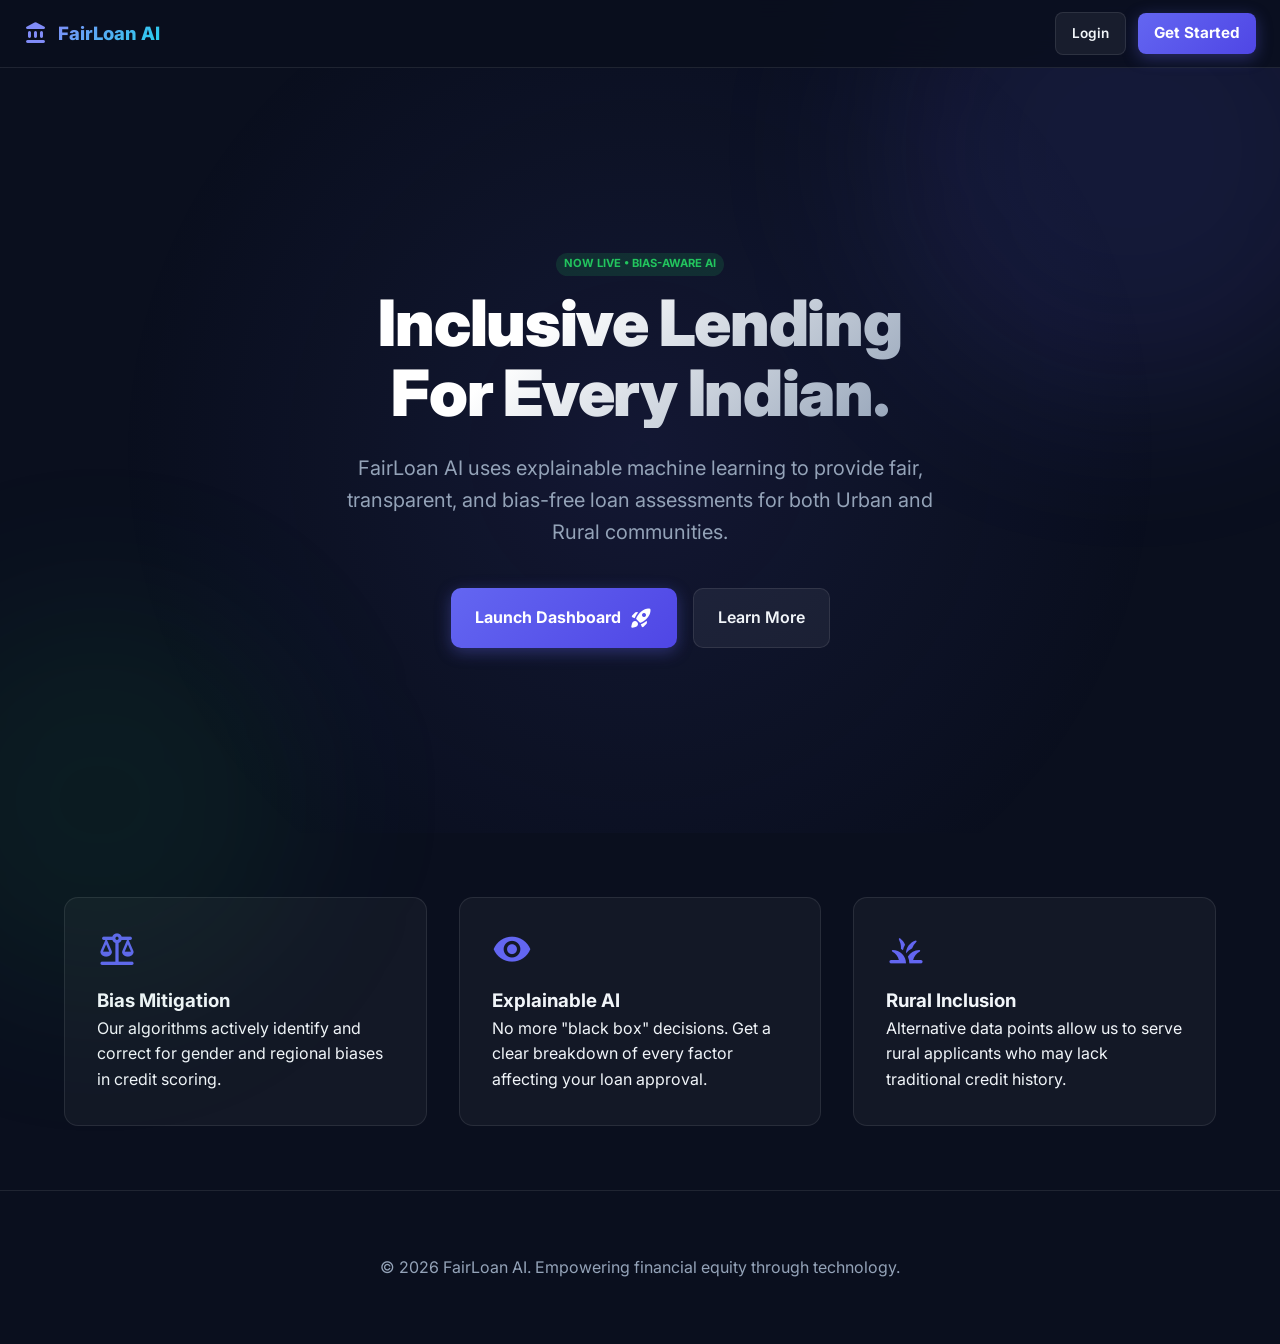
==== commit 23a9a244: "Add premium landing page and update routing" ====
--- a/index.html
+++ b/index.html
@@ -3,424 +3,61 @@
 <head>
   <meta charset="UTF-8">
   <meta name="viewport" content="width=device-width, initial-scale=1.0">
-  <title>FairLoan AI – Inclusive Loan Decision Platform</title>
-  <meta name="description" content="Bias-aware, explainable loan decisions for urban and rural Indians.">
+  <title>FairLoan AI – The Future of Unbiased Lending</title>
   <link rel="stylesheet" href="styles.css">
   <link href="https://fonts.googleapis.com/css2?family=Inter:wght@400;500;600;700;800&display=swap" rel="stylesheet">
   <link href="https://fonts.googleapis.com/icon?family=Material+Icons+Round" rel="stylesheet">
 </head>
 <body>
 
-<!-- Toast Container -->
-<div id="toast-container"></div>
+  <!-- Navbar -->
+  <nav class="navbar">
+    <div class="nav-brand">
+      <span class="material-icons-round text-primary">account_balance</span>
+      <h1>FairLoan AI</h1>
+    </div>
+    <div class="nav-controls">
+      <a href="login.html" class="btn-secondary">Login</a>
+      <a href="login.html" class="btn-primary" style="padding: 0.5rem 1rem;">Get Started</a>
+    </div>
+  </nav>
 
-<!-- Navbar -->
-<nav class="navbar">
-  <div class="nav-brand">
-    <span class="material-icons-round text-primary">account_balance</span>
-    <h1>FairLoan AI</h1>
-  </div>
-  <div class="nav-controls">
-    <select id="language-select" class="btn-select" aria-label="Language">
-      <option value="en">🌐 English</option>
-      <option value="hi">हिन्दी</option>
-      <option value="gu">ગુજરાતી</option>
-    </select>
-    <div class="mode-toggle">
-      <span id="label-urban" class="active" data-i18n="urban">Urban</span>
-      <label class="switch" aria-label="Toggle Urban/Rural mode">
-        <input type="checkbox" id="mode-switch">
-        <span class="slider round"></span>
-      </label>
-      <span id="label-rural" data-i18n="rural">Rural</span>
+  <!-- Hero Section -->
+  <header class="hero slide-up">
+    <div class="badge badge-success mb-3">NOW LIVE • BIAS-AWARE AI</div>
+    <h1>Inclusive Lending <br> For Every Indian.</h1>
+    <p>FairLoan AI uses explainable machine learning to provide fair, transparent, and bias-free loan assessments for both Urban and Rural communities.</p>
+    <div class="hero-btns">
+      <a href="login.html" class="btn-primary btn-large">
+        Launch Dashboard
+        <span class="material-icons-round">rocket_launch</span>
+      </a>
+      <a href="#features" class="btn-secondary btn-large">Learn More</a>
     </div>
-    <button class="btn-secondary" id="btn-logout" onclick="logout()" style="padding:0.4rem 0.8rem;font-size:0.82rem">
-      <span class="material-icons-round" style="font-size:1rem">logout</span>
-      <span data-i18n="logout">Logout</span>
-    </button>
-  </div>
-</nav>
+  </header>
 
-<main class="container">
-  <div class="grid-layout">
+  <!-- Features -->
+  <section id="features" class="feature-grid">
+    <div class="feature-card slide-up" style="animation-delay: 0.1s;">
+      <span class="material-icons-round">balance</span>
+      <h3>Bias Mitigation</h3>
+      <p>Our algorithms actively identify and correct for gender and regional biases in credit scoring.</p>
+    </div>
+    <div class="feature-card slide-up" style="animation-delay: 0.2s;">
+      <span class="material-icons-round">visibility</span>
+      <h3>Explainable AI</h3>
+      <p>No more "black box" decisions. Get a clear breakdown of every factor affecting your loan approval.</p>
+    </div>
+    <div class="feature-card slide-up" style="animation-delay: 0.3s;">
+      <span class="material-icons-round">grass</span>
+      <h3>Rural Inclusion</h3>
+      <p>Alternative data points allow us to serve rural applicants who may lack traditional credit history.</p>
+    </div>
+  </section>
 
-    <!-- ── LEFT: INPUT FORM ── -->
-    <section class="card input-section slide-up" id="input-section">
+  <footer style="text-align: center; padding: 4rem 2rem; color: var(--text-muted); border-top: 1px solid var(--card-border);">
+    <p>© 2026 FairLoan AI. Empowering financial equity through technology.</p>
+  </footer>
 
-      <!-- Loan Type Tabs -->
-      <div class="tabs">
-        <button class="tab-btn active" data-tab="home" id="tab-home">
-          <span class="material-icons-round">home</span>
-          <span class="tab-text" data-i18n="home_loan">Home Loan</span>
-        </button>
-        <button class="tab-btn" data-tab="personal" id="tab-personal">
-          <span class="material-icons-round">person</span>
-          <span class="tab-text" data-i18n="personal_loan">Personal Loan</span>
-        </button>
-        <button class="tab-btn" data-tab="lap" id="tab-lap">
-          <span class="material-icons-round">real_estate_agent</span>
-          <span class="tab-text" data-i18n="lap_loan">LAP</span>
-        </button>
-      </div>
-
-      <form id="loan-form" novalidate>
-
-        <!-- ── URBAN INPUTS ── -->
-        <div id="urban-inputs">
-          <div class="grid-2">
-            <div class="form-group">
-              <label data-i18n="gender">Gender</label>
-              <select id="u-gender" required>
-                <option value="male" data-i18n="male">Male</option>
-                <option value="female" data-i18n="female">Female</option>
-                <option value="other" data-i18n="other">Other</option>
-              </select>
-            </div>
-            <div class="form-group">
-              <label data-i18n="job_type">Job Type</label>
-              <select id="u-job" required>
-                <option value="salaried" data-i18n="salaried">Salaried</option>
-                <option value="business" data-i18n="business">Self-Employed</option>
-              </select>
-            </div>
-          </div>
-          <div class="grid-2">
-            <div class="form-group">
-              <label data-i18n="monthly_income">Monthly Income (₹)</label>
-              <input type="number" id="u-income" placeholder="e.g. 50000" min="0" required>
-            </div>
-            <div class="form-group">
-              <label data-i18n="loan_amount">Loan Amount (₹)</label>
-              <input type="number" id="u-amount" placeholder="e.g. 500000" min="0" required>
-            </div>
-          </div>
-          <div class="grid-2">
-            <div class="form-group">
-              <label data-i18n="cibil_score">CIBIL Score</label>
-              <input type="number" id="u-cibil" placeholder="300–900" min="300" max="900" required>
-            </div>
-            <div class="form-group">
-              <label data-i18n="existing_emi">Existing EMI (₹)</label>
-              <input type="number" id="u-emi" placeholder="0" min="0" required>
-            </div>
-          </div>
-          <div class="grid-2">
-            <div class="form-group">
-              <label data-i18n="existing_loans">Existing Loans</label>
-              <input type="number" id="u-existing-loans" placeholder="0" min="0" max="20" value="0">
-            </div>
-            <div class="form-group">
-              <label data-i18n="missed_payments">Missed Payments</label>
-              <input type="number" id="u-missed-payments" placeholder="0" min="0" max="50" value="0">
-            </div>
-          </div>
-        </div>
-
-        <!-- ── RURAL INPUTS ── -->
-        <div id="rural-inputs" class="hidden">
-          <div class="grid-2">
-            <div class="form-group">
-              <label data-i18n="gender">Gender</label>
-              <select id="r-gender">
-                <option value="male" data-i18n="male">Male</option>
-                <option value="female" data-i18n="female">Female</option>
-                <option value="other" data-i18n="other">Other</option>
-              </select>
-            </div>
-            <div class="form-group">
-              <label data-i18n="occupation">Occupation</label>
-              <select id="r-occupation">
-                <option value="farmer" data-i18n="farmer">Farmer</option>
-                <option value="labour" data-i18n="labour">Labour</option>
-                <option value="business" data-i18n="small_business">Small Business</option>
-              </select>
-            </div>
-          </div>
-          <div class="grid-2">
-            <div class="form-group">
-              <label data-i18n="approx_income">Monthly Income (₹)</label>
-              <input type="number" id="r-income" placeholder="e.g. 15000" min="0">
-            </div>
-            <div class="form-group">
-              <label data-i18n="loan_amount">Loan Amount (₹)</label>
-              <input type="number" id="r-amount" placeholder="e.g. 50000" min="0">
-            </div>
-          </div>
-          <div class="grid-2">
-            <div class="form-group">
-              <label data-i18n="land_ownership">Land Ownership</label>
-              <select id="r-land" onchange="toggleLandAcres()">
-                <option value="no" data-i18n="no">No</option>
-                <option value="yes" data-i18n="yes">Yes</option>
-              </select>
-            </div>
-            <div class="form-group hidden" id="r-acres-group">
-              <label data-i18n="land_acres">Land (Acres)</label>
-              <input type="number" id="r-acres" placeholder="0" min="0" step="0.1">
-            </div>
-          </div>
-          <div class="grid-2">
-            <div class="form-group">
-              <label data-i18n="savings_habit">Savings Habit</label>
-              <select id="r-savings">
-                <option value="yes" data-i18n="yes">Yes</option>
-                <option value="no" data-i18n="no">No</option>
-              </select>
-            </div>
-            <div class="form-group">
-              <label data-i18n="payment_behavior">Payment Behavior</label>
-              <select id="r-payment">
-                <option value="good" data-i18n="good">Good</option>
-                <option value="bad" data-i18n="bad">Bad / Delayed</option>
-              </select>
-            </div>
-          </div>
-        </div>
-
-        <!-- ── PROPERTY ESTIMATOR ── -->
-        <div id="property-estimator" class="module-box">
-          <h3><span class="material-icons-round">apartment</span> <span data-i18n="property_estimator">Property Value Estimator</span></h3>
-          <div class="form-group">
-            <label data-i18n="estimation_method">Estimation Method</label>
-            <select id="prop-method" onchange="togglePropMethod()">
-              <option value="manual" data-i18n="enter_manually">Enter manually</option>
-              <option value="estimate" data-i18n="estimate_area">Estimate by City & Area</option>
-              <option value="range" data-i18n="select_range">Select range</option>
-            </select>
-          </div>
-          <div id="prop-manual" class="prop-subgroup">
-            <input type="number" id="prop-val-manual" placeholder="Property Value (₹)" style="width:100%;padding:0.65rem 0.85rem;background:rgba(255,255,255,0.05);border:1px solid var(--card-border);border-radius:8px;color:var(--text)">
-          </div>
-          <div id="prop-estimate" class="prop-subgroup hidden">
-            <div class="flex-row mt-2">
-              <select id="prop-city" style="flex:1;padding:0.6rem;background:rgba(255,255,255,0.05);border:1px solid var(--card-border);border-radius:8px;color:var(--text)">
-                <option value="tier1">Tier 1 City (Mumbai, Delhi, Bengaluru)</option>
-                <option value="tier2">Tier 2 City (Ahmedabad, Surat, Jaipur)</option>
-                <option value="tier3">Tier 3 / Rural</option>
-              </select>
-              <input type="number" id="prop-area" placeholder="Area (sqft)" oninput="calculatePropValue()" style="width:110px;padding:0.6rem;background:rgba(255,255,255,0.05);border:1px solid var(--card-border);border-radius:8px;color:var(--text)">
-            </div>
-            <div class="calc-result" id="prop-calc-result">Estimated: ₹0</div>
-          </div>
-          <div id="prop-range" class="prop-subgroup hidden">
-            <select id="prop-val-range" style="width:100%;padding:0.6rem;background:rgba(255,255,255,0.05);border:1px solid var(--card-border);border-radius:8px;color:var(--text)">
-              <option value="1000000">Under ₹10 Lakhs</option>
-              <option value="3000000">₹10 – 30 Lakhs</option>
-              <option value="5000000">₹30 – 50 Lakhs</option>
-              <option value="10000000">₹50 Lakhs – 1 Crore</option>
-              <option value="20000000">Above ₹1 Crore</option>
-            </select>
-          </div>
-          <p class="disclaimer text-xs" data-i18n="prop_disclaimer">*Estimates are approximate and subject to physical verification.</p>
-        </div>
-
-        <!-- ── BANK DATA SIMULATOR ── -->
-        <div class="module-box">
-          <h3><span class="material-icons-round">account_balance_wallet</span> <span data-i18n="bank_simulator">Bank Data Simulator</span></h3>
-          <p class="text-sm text-muted mb-3" data-i18n="bank_desc">Simulate bank data to compute Financial Health Score.</p>
-
-          <div class="upload-zone mb-3">
-            <label class="text-sm" style="display:block;margin-bottom:0.4rem">
-              <span class="material-icons-round text-primary" style="vertical-align:middle;font-size:1rem">upload_file</span>
-              Upload 6-Month Statement (Optional)
-            </label>
-            <p class="text-xs text-muted mb-2">PDF or CSV — AI will auto-analyze your banking health.</p>
-            <div class="flex-row">
-              <input type="file" id="bank-statement-file" accept=".pdf,.csv">
-              <button type="button" class="btn-secondary" onclick="analyzeStatement()">Analyze</button>
-            </div>
-            <div id="statement-loading" class="flex-row mt-2 hidden text-sm text-primary">
-              <div class="spinner" style="width:18px;height:18px;border-width:2px;margin:0"></div>
-              Analyzing with AI...
-            </div>
-          </div>
-
-          <div class="grid-2">
-            <div class="form-group">
-              <label data-i18n="monthly_expenses">Expenses (₹)</label>
-              <input type="number" id="bank-expenses" placeholder="e.g. 20000">
-            </div>
-            <div class="form-group">
-              <label data-i18n="monthly_savings">Savings (₹)</label>
-              <input type="number" id="bank-savings" placeholder="e.g. 10000">
-            </div>
-          </div>
-
-          <div class="health-score-card">
-            <span data-i18n="financial_health">Financial Health Score</span>
-            <div class="score-bar"><div class="score-fill" id="health-score-fill"></div></div>
-            <div class="flex-row" style="justify-content:space-between">
-              <span id="health-score-text" style="font-weight:700">0/100</span>
-              <span id="health-score-label" class="text-xs text-muted"></span>
-            </div>
-          </div>
-        </div>
-
-        <!-- Submit -->
-        <button type="submit" class="btn-primary btn-large w-100 mt-4" id="btn-analyze">
-          <span class="material-icons-round">analytics</span>
-          <span data-i18n="analyze_profile">Analyze Financial Profile</span>
-        </button>
-      </form>
-    </section>
-
-    <!-- ── RIGHT: RESULTS ── -->
-    <section class="results-section slide-up delay-1">
-
-      <div id="loading-overlay" class="hidden">
-        <div class="spinner"></div>
-        <p data-i18n="analyzing">Analyzing financial profile with FairLoan AI...</p>
-      </div>
-
-      <div id="empty-state" class="card flex-center text-center" style="min-height:280px;gap:1rem">
-        <span class="material-icons-round large-icon text-muted">query_stats</span>
-        <h3 data-i18n="fill_form">Fill the form to see AI Prediction</h3>
-        <p class="text-muted text-sm" data-i18n="fill_desc">Our bias-aware model will analyze your data and provide explainable results.</p>
-      </div>
-
-      <div id="dashboard-content" class="hidden" style="display:flex;flex-direction:column;gap:1rem">
-
-        <!-- Result Card -->
-        <div class="card result-card">
-          <div class="result-header">
-            <div id="status-icon" class="status-icon"></div>
-            <div>
-              <h2 id="loan-status" class="status-text">—</h2>
-              <p class="text-sm text-muted" id="status-subtext">Based on FairLoan AI Analysis</p>
-            </div>
-          </div>
-          <div id="rejection-reason-container" class="rejection-box hidden mt-3">
-            <strong class="text-danger text-sm">Reason for Rejection:</strong>
-            <p id="rejection-reason-text" class="text-sm mt-1"></p>
-          </div>
-          <div class="mt-3">
-            <h4 class="text-sm text-muted mb-2" style="text-transform:uppercase;letter-spacing:.05em" data-i18n="top_reasons">Top Factors</h4>
-            <ul id="reason-list" class="reason-list"></ul>
-          </div>
-        </div>
-
-        <!-- Feature Impact -->
-        <div class="card">
-          <h3 style="font-size:0.95rem;font-weight:700;display:flex;align-items:center;gap:0.5rem;margin-bottom:0.75rem">
-            <span class="material-icons-round text-primary" style="font-size:1.2rem">insights</span>
-            <span data-i18n="feature_impact">Feature Impact Visualization</span>
-          </h3>
-          <div class="chart-container" id="feature-chart"></div>
-        </div>
-
-        <!-- Bias Detection -->
-        <div class="card bias-panel">
-          <h3 style="font-size:0.95rem;font-weight:700;display:flex;align-items:center;gap:0.5rem;margin-bottom:0.75rem">
-            <span class="material-icons-round text-primary" style="font-size:1.2rem">balance</span>
-            <span data-i18n="bias_panel">Bias Detection Panel</span>
-          </h3>
-          <div id="bias-content">
-            <div class="grid-2 mt-2">
-              <div class="stat-box">
-                <div class="text-xs text-muted">Male Approval</div>
-                <div class="stat-val" id="bias-male">—</div>
-                <div class="text-xs text-muted" id="bias-male-lbl"></div>
-              </div>
-              <div class="stat-box">
-                <div class="text-xs text-muted">Female Approval</div>
-                <div class="stat-val" id="bias-female">—</div>
-                <div class="text-xs text-muted" id="bias-female-lbl"></div>
-              </div>
-              <div class="stat-box">
-                <div class="text-xs text-muted">Urban Approval</div>
-                <div class="stat-val" id="bias-urban">—</div>
-              </div>
-              <div class="stat-box">
-                <div class="text-xs text-muted">Rural Approval</div>
-                <div class="stat-val" id="bias-rural">—</div>
-              </div>
-            </div>
-            <div class="mt-3">
-              <div class="flex-row" style="justify-content:space-between;margin-bottom:0.25rem">
-                <span class="text-xs text-muted">Gender Bias</span>
-                <span id="bias-gender-pct" class="text-xs"></span>
-              </div>
-              <div class="bias-bar"><div class="bias-fill" id="bias-gender-bar" style="width:0%"></div></div>
-            </div>
-            <div class="mt-2">
-              <div class="flex-row" style="justify-content:space-between;margin-bottom:0.25rem">
-                <span class="text-xs text-muted">Urban/Rural Bias</span>
-                <span id="bias-mode-pct" class="text-xs"></span>
-              </div>
-              <div class="bias-bar"><div class="bias-fill" id="bias-mode-bar" style="width:0%"></div></div>
-            </div>
-          </div>
-
-          <!-- Fair Model Comparison -->
-          <div class="mt-3">
-            <h4 class="text-sm text-muted mb-2" style="text-transform:uppercase;letter-spacing:.05em" data-i18n="fair_comparison">Model Comparison</h4>
-            <div class="compare-row">
-              <span class="text-sm">Standard Model</span>
-              <span id="std-result" class="text-sm bold">—</span>
-            </div>
-            <div class="compare-row highlight-fair mt-1">
-              <span class="text-sm">FairLoan AI Model</span>
-              <span id="fair-result" class="text-sm bold">—</span>
-            </div>
-            <p class="text-xs text-muted mt-2">*Fair model applies equity corrections for rural and female applicants.</p>
-          </div>
-        </div>
-
-        <!-- What-If Simulator -->
-        <div class="card">
-          <h3 style="font-size:0.95rem;font-weight:700;display:flex;align-items:center;gap:0.5rem;margin-bottom:0.5rem">
-            <span class="material-icons-round text-primary" style="font-size:1.2rem">tune</span>
-            <span data-i18n="what_if">What-If Simulator</span>
-          </h3>
-          <p class="text-sm text-muted mb-3">Adjust parameters to see how they affect the outcome.</p>
-          <div class="slider-group">
-            <div class="slider-header"><span>Income</span><span id="sim-income-val">₹50,000</span></div>
-            <input type="range" id="sim-income" min="5000" max="300000" step="5000" class="sim-slider" value="50000">
-          </div>
-          <div class="slider-group">
-            <div class="slider-header"><span>EMI Burden</span><span id="sim-emi-val">₹0</span></div>
-            <input type="range" id="sim-emi" min="0" max="150000" step="1000" class="sim-slider" value="0">
-          </div>
-          <div class="slider-group" id="sim-cibil-group">
-            <div class="slider-header"><span>CIBIL Score</span><span id="sim-cibil-val">750</span></div>
-            <input type="range" id="sim-cibil" min="300" max="900" step="10" class="sim-slider" value="750">
-          </div>
-          <div class="slider-group">
-            <div class="slider-header"><span>Missed Payments</span><span id="sim-missed-val">0</span></div>
-            <input type="range" id="sim-missed" min="0" max="20" step="1" class="sim-slider" value="0">
-          </div>
-          <button class="btn-secondary w-100 mt-2" onclick="simulateWhatIf()" data-i18n="recalculate">Recalculate Prediction</button>
-        </div>
-
-        <!-- Government Schemes -->
-        <div class="card highlight-border">
-          <h3 style="font-size:0.95rem;font-weight:700;display:flex;align-items:center;gap:0.5rem;margin-bottom:0.75rem">
-            <span class="material-icons-round text-primary" style="font-size:1.2rem">assured_workload</span>
-            <span data-i18n="gov_schemes">Government Schemes</span>
-          </h3>
-          <div id="scheme-container" style="display:flex;flex-direction:column;gap:0.5rem"></div>
-        </div>
-
-        <!-- AI Financial Advisor -->
-        <div class="card ai-advisor">
-          <div class="ai-header mb-3">
-            <span class="material-icons-round">smart_toy</span>
-            <h3 style="font-size:0.95rem;font-weight:700" data-i18n="ai_advisor">AI Financial Advisor</h3>
-          </div>
-          <ul id="advisor-tips" class="tips-list"></ul>
-        </div>
-
-        <!-- Download Report -->
-        <button class="btn-secondary w-100" onclick="downloadReport()" style="gap:0.5rem">
-          <span class="material-icons-round" style="font-size:1rem">download</span>
-          <span data-i18n="download_report">Download PDF Report</span>
-        </button>
-
-      </div><!-- /dashboard-content -->
-    </section>
-  </div>
-</main>
-
-<script src="app.js"></script>
 </body>
 </html>
--- a/styles.css
+++ b/styles.css
@@ -280,6 +280,68 @@
 /* ── HIGHLIGHT BORDER ── */
 .highlight-border{border-color:rgba(99,102,241,0.4)}
 
+/* ── LANDING PAGE ── */
+.hero{
+  min-height: 85vh;
+  display: flex;
+  flex-direction: column;
+  align-items: center;
+  justify-content: center;
+  text-align: center;
+  padding: 2rem;
+  background: radial-gradient(circle at center, rgba(99,102,241,0.1) 0%, transparent 70%);
+}
+.hero h1{
+  font-size: 4rem;
+  font-weight: 900;
+  line-height: 1.1;
+  margin-bottom: 1.5rem;
+  background: linear-gradient(135deg, #fff 30%, #94a3b8);
+  -webkit-background-clip: text;
+  -webkit-text-fill-color: transparent;
+  letter-spacing: -0.02em;
+}
+.hero p{
+  font-size: 1.25rem;
+  color: var(--text-muted);
+  max-width: 600px;
+  margin-bottom: 2.5rem;
+}
+.hero-btns{
+  display: flex;
+  gap: 1rem;
+}
+.feature-grid{
+  display: grid;
+  grid-template-columns: repeat(auto-fit, minmax(300px, 1fr));
+  gap: 2rem;
+  padding: 4rem 1.5rem;
+  max-width: 1200px;
+  margin: 0 auto;
+}
+.feature-card{
+  background: var(--card);
+  border: 1px solid var(--card-border);
+  padding: 2rem;
+  border-radius: var(--radius);
+  transition: var(--transition);
+}
+.feature-card:hover{
+  transform: translateY(-5px);
+  border-color: var(--primary);
+}
+.feature-card .material-icons-round{
+  font-size: 2.5rem;
+  color: var(--primary);
+  margin-bottom: 1rem;
+}
+
+@media(max-width: 768px){
+  .hero h1{ font-size: 2.5rem; }
+  .hero p{ font-size: 1rem; }
+  .hero-btns{ flex-direction: column; width: 100%; }
+}
+
 /* ── RESPONSIVE ── */
 @media(max-width:900px){
   .grid-layout{grid-template-columns:1fr}
